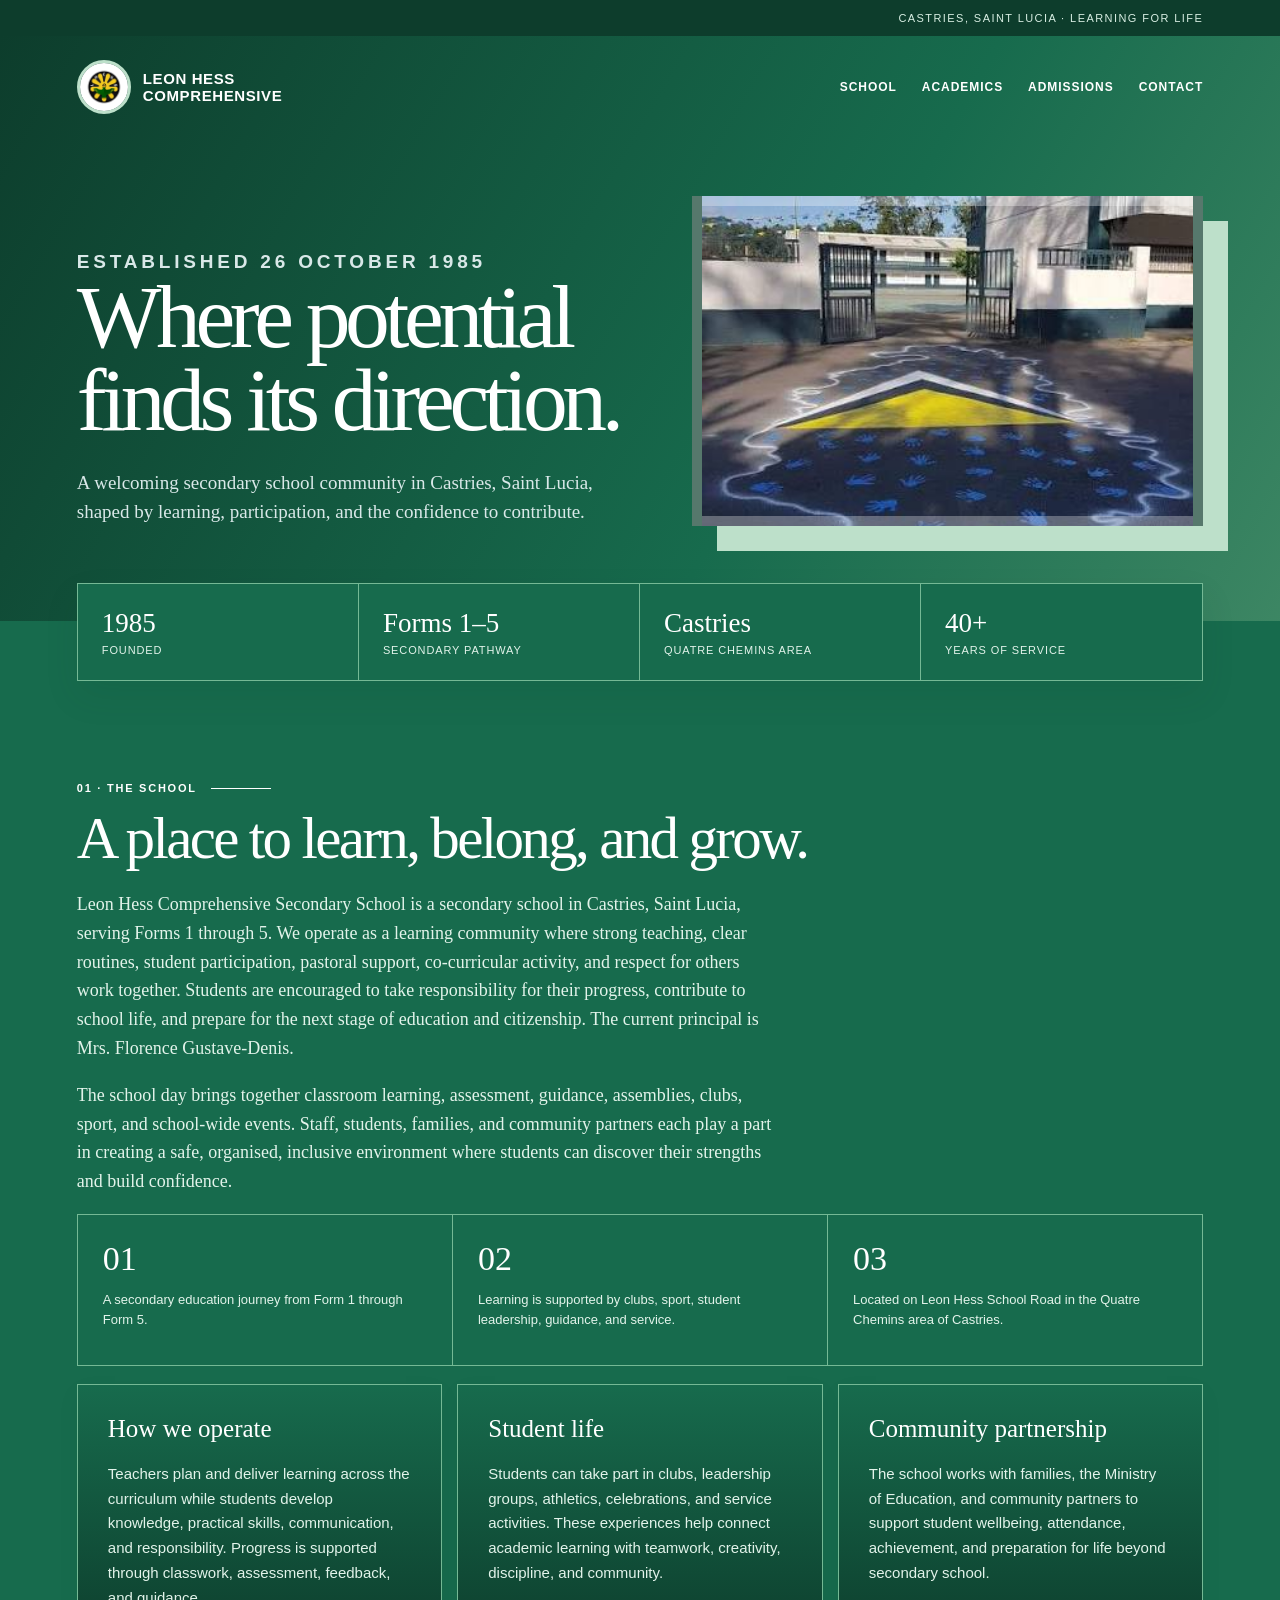
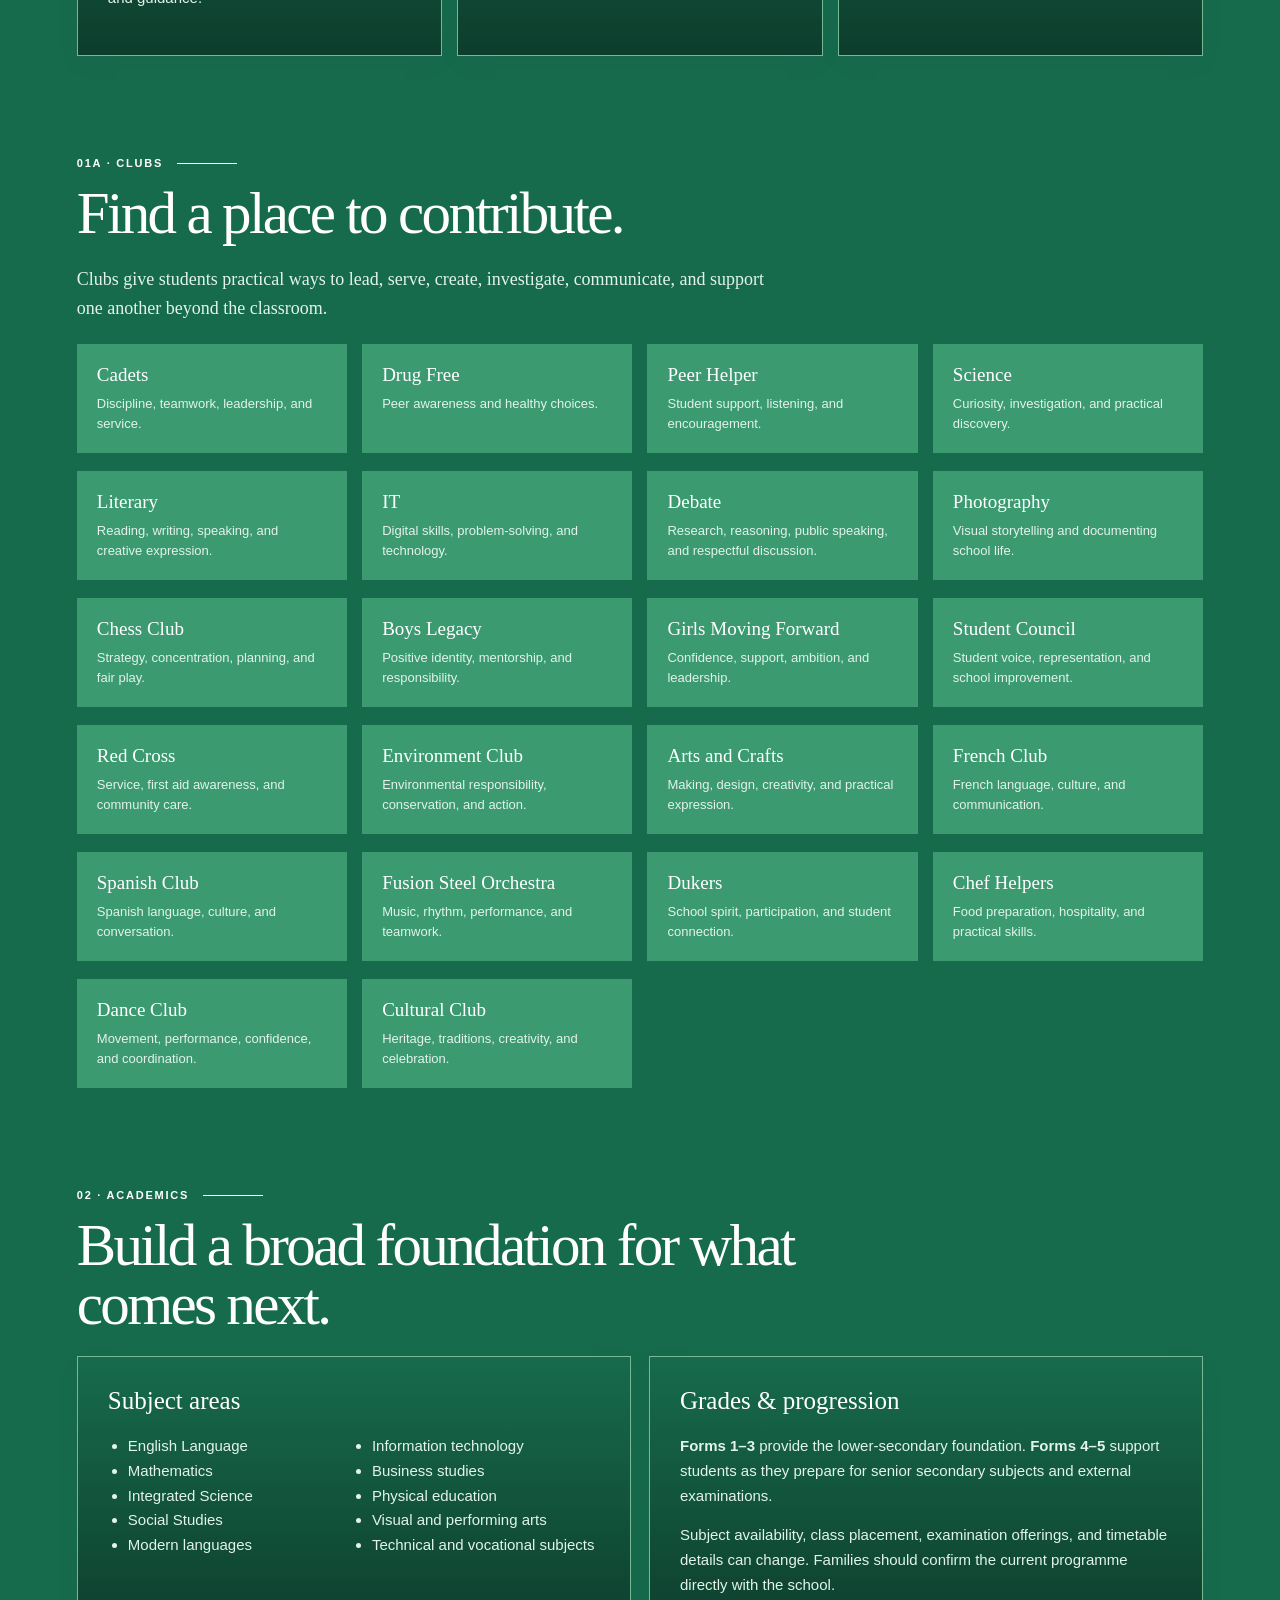
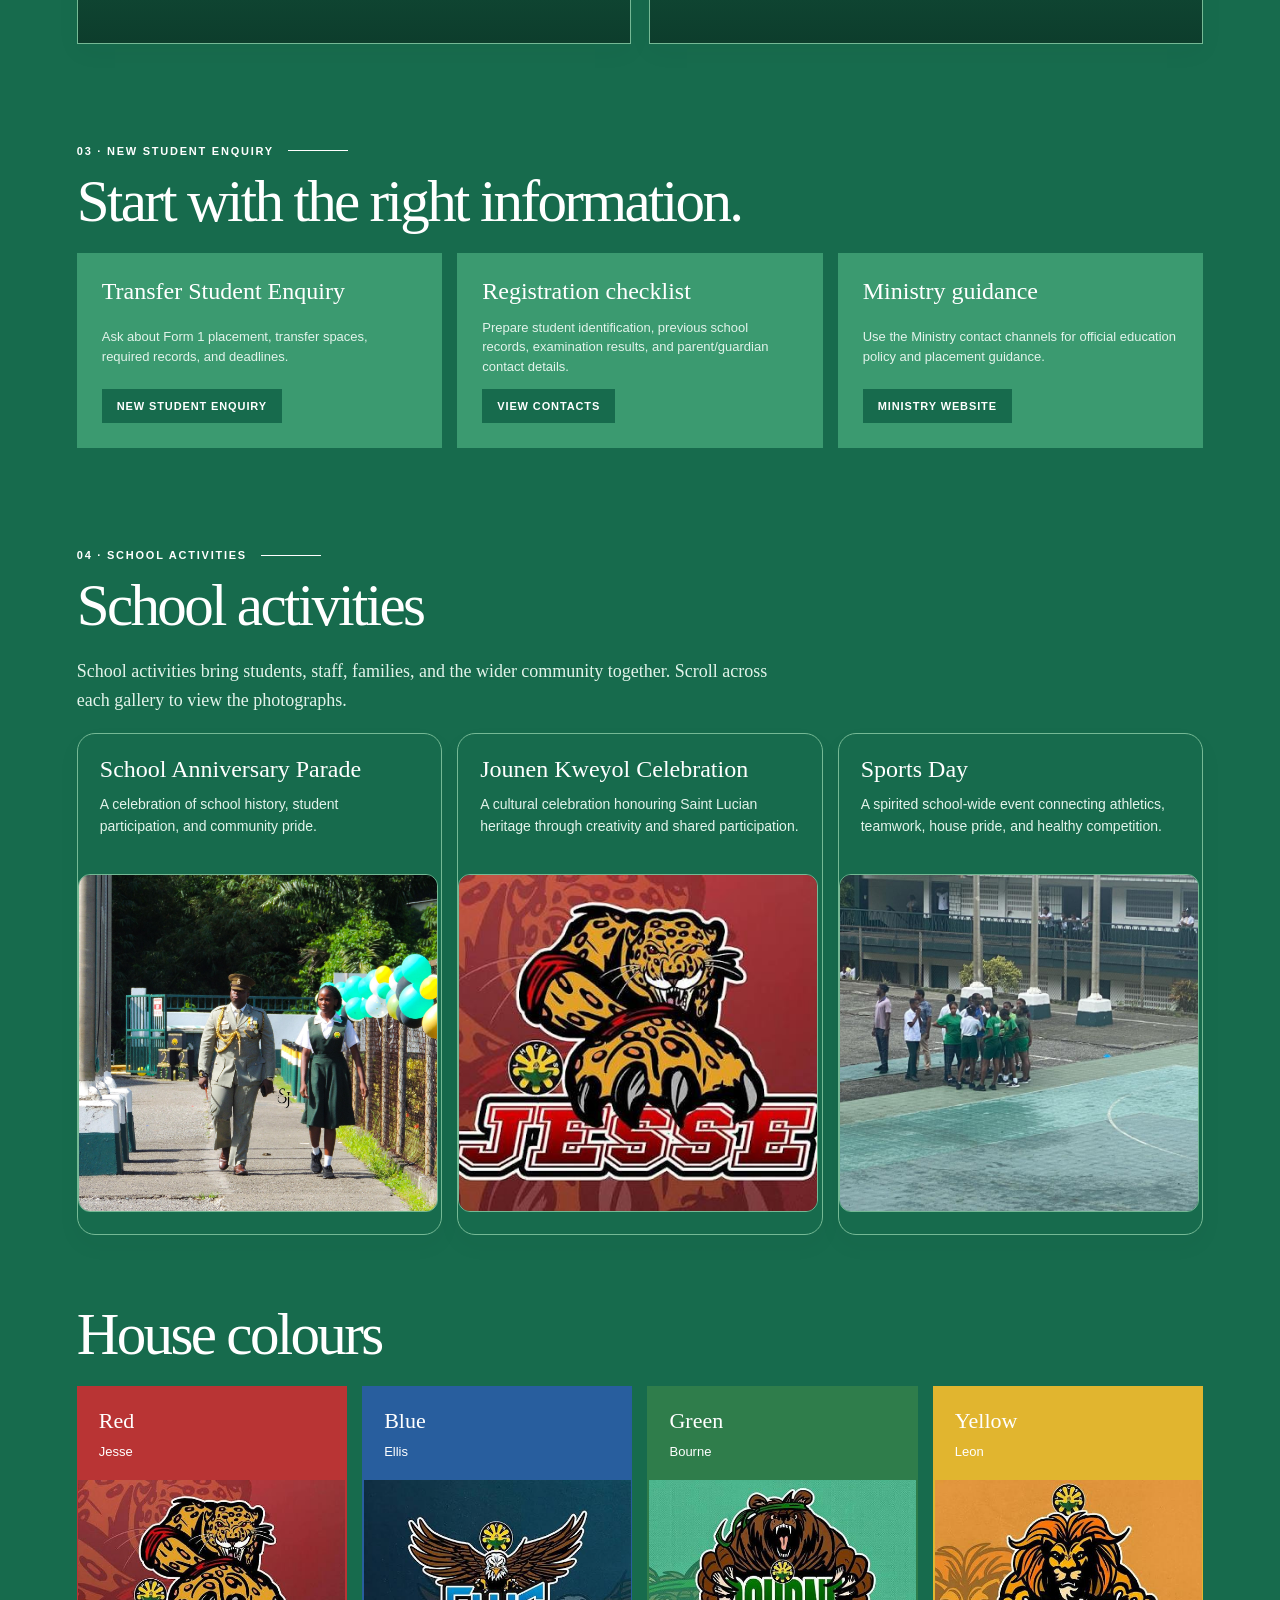
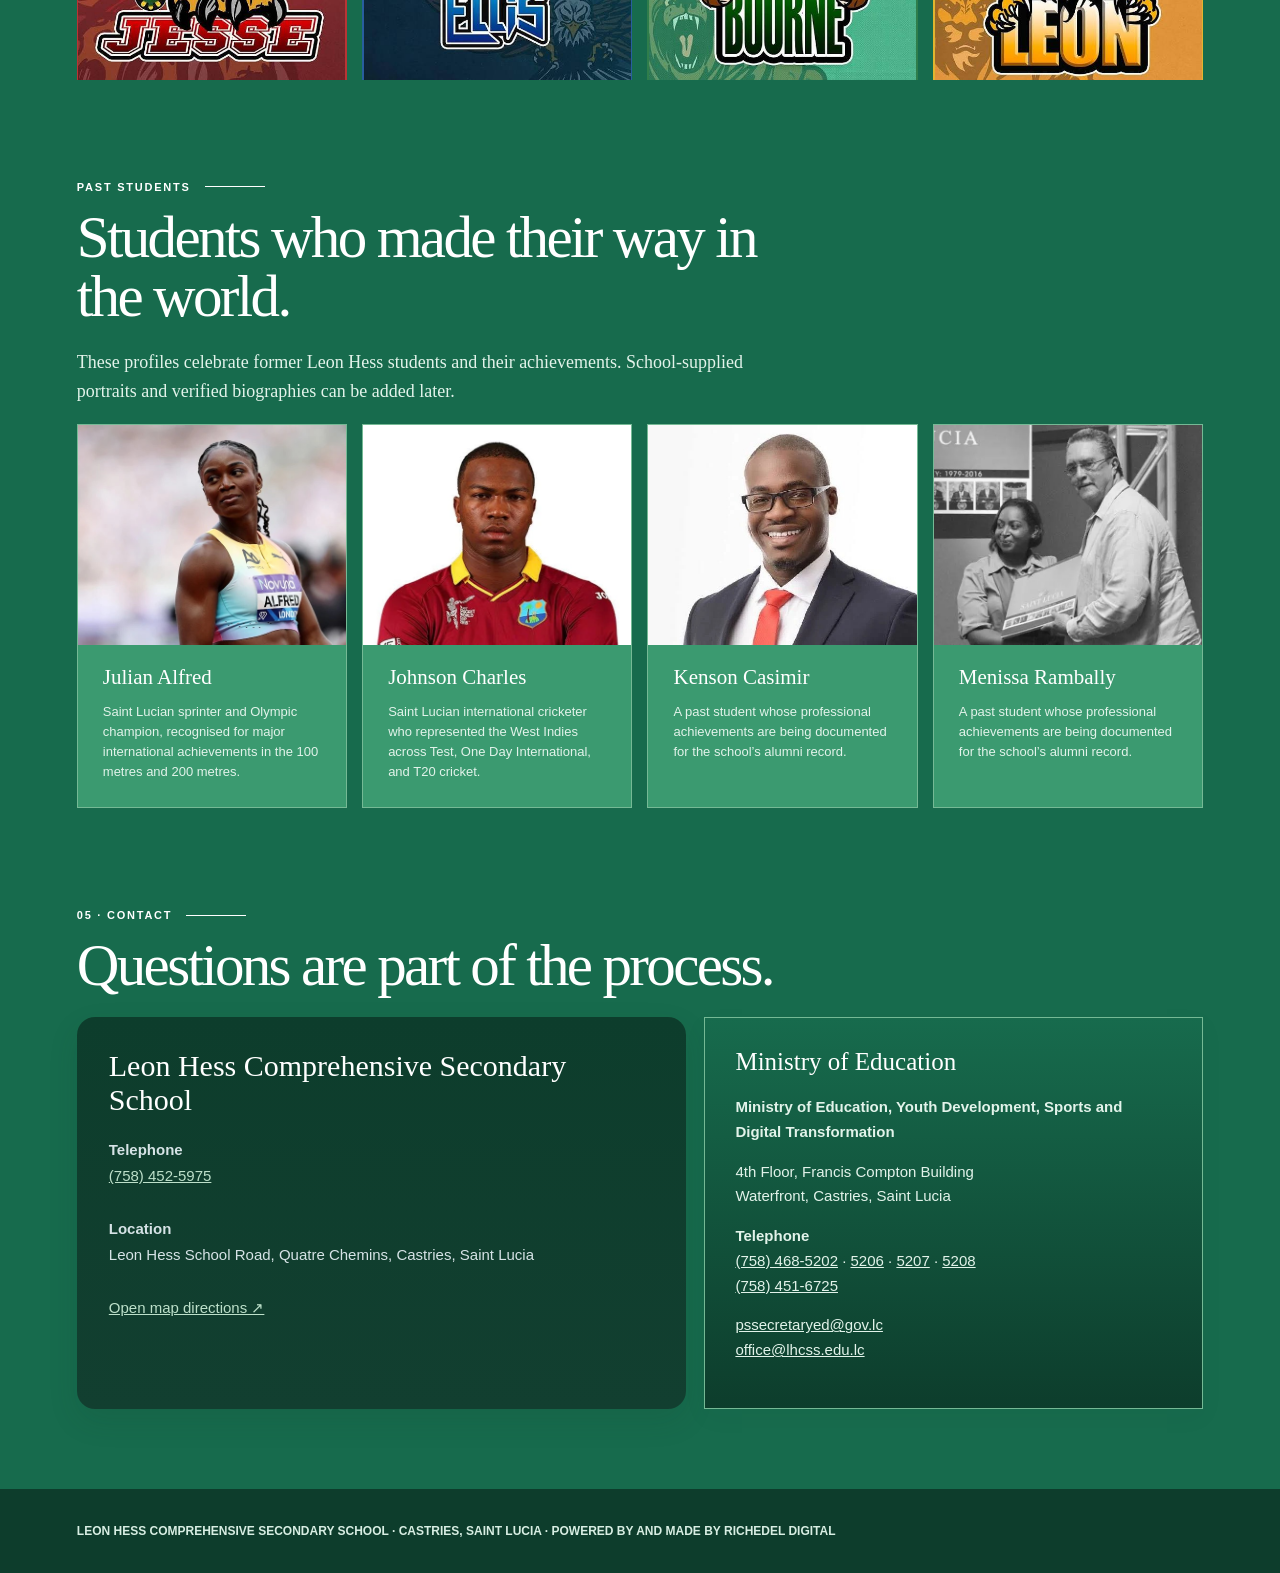
==== index.html @ 4100a89c "Publish Leon Hess school website" ====
<!doctype html>
<html lang="en">
<head>
  <meta charset="UTF-8">
  <meta name="viewport" content="width=device-width, initial-scale=1.0">
  <title>Leon Hess Comprehensive Secondary School</title>
  <link rel="stylesheet" href="style.css">
</head>
<body>
  <div class="topbar">Castries, Saint Lucia · Learning for life</div>
  <header>
    <nav>
      <a class="brand" href="#top"><img class="crest" src="assets/LHCSS-crest.jpg" alt="Leon Hess Comprehensive Secondary School crest"><span>Leon Hess<br>Comprehensive</span></a>
      <div class="nav-links"><a href="#school">School</a><a href="#academics">Academics</a><a href="#admissions">Admissions</a><a href="#contact">Contact</a></div>
    </nav>
    <div class="hero" id="top">
      <div><p class="kicker">Established 26 October 1985</p><h1>Where potential finds its direction.</h1><p>A welcoming secondary school community in Castries, Saint Lucia, shaped by learning, participation, and the confidence to contribute.</p></div>
      <div class="hero-photo" aria-label="Representative school campus photograph"></div>
    </div>
  </header>
  <main>
    <div class="quick"><div><strong>1985</strong><span>Founded</span></div><div><strong>Forms 1–5</strong><span>Secondary pathway</span></div><div><strong>Castries</strong><span>Quatre Chemins area</span></div><div><strong>40+</strong><span>Years of service</span></div></div>

    <section id="school"><p class="section-label">01 · The school</p><h2>A place to learn, belong, and grow.</h2><p class="lead">Leon Hess Comprehensive Secondary School is a secondary school in Castries, Saint Lucia, serving Forms 1 through 5. We operate as a learning community where strong teaching, clear routines, student participation, pastoral support, co-curricular activity, and respect for others work together. Students are encouraged to take responsibility for their progress, contribute to school life, and prepare for the next stage of education and citizenship.</p><p class="lead">The school day brings together classroom learning, assessment, guidance, assemblies, clubs, sport, and school-wide events. Staff, students, families, and community partners each play a part in creating a safe, organised, inclusive environment where students can discover their strengths and build confidence.</p><div class="facts"><div class="fact"><b>01</b><span>A secondary education journey from Form 1 through Form 5.</span></div><div class="fact"><b>02</b><span>Learning is supported by clubs, sport, student leadership, guidance, and service.</span></div><div class="fact"><b>03</b><span>Located on Leon Hess School Road in the Quatre Chemins area of Castries.</span></div></div><div class="operation-grid" style="margin-top:18px"><div class="panel"><h3>How we operate</h3><p>Teachers plan and deliver learning across the curriculum while students develop knowledge, practical skills, communication, and responsibility. Progress is supported through classwork, assessment, feedback, and guidance.</p></div><div class="panel"><h3>Student life</h3><p>Students can take part in clubs, leadership groups, athletics, celebrations, and service activities. These experiences help connect academic learning with teamwork, creativity, discipline, and community.</p></div><div class="panel"><h3>Community partnership</h3><p>The school works with families, the Ministry of Education, and community partners to support student wellbeing, attendance, achievement, and preparation for life beyond secondary school.</p></div></div></section>

    <section id="clubs"><p class="section-label">01A · Clubs</p><h2>Find a place to contribute.</h2><p class="lead">Clubs give students practical ways to lead, serve, create, investigate, communicate, and support one another beyond the classroom.</p><div class="clubs-grid"><div class="club"><h3>Cadets</h3><p>Discipline, teamwork, leadership, and service.</p></div><div class="club"><h3>Drug Free</h3><p>Peer awareness and healthy choices.</p></div><div class="club"><h3>Peer Helper</h3><p>Student support, listening, and encouragement.</p></div><div class="club"><h3>Science</h3><p>Curiosity, investigation, and practical discovery.</p></div><div class="club"><h3>Literary</h3><p>Reading, writing, speaking, and creative expression.</p></div><div class="club"><h3>IT</h3><p>Digital skills, problem-solving, and technology.</p></div><div class="club"><h3>Debate</h3><p>Research, reasoning, public speaking, and respectful discussion.</p></div><div class="club"><h3>Photography</h3><p>Visual storytelling and documenting school life.</p></div><div class="club"><h3>Chess Club</h3><p>Strategy, concentration, planning, and fair play.</p></div><div class="club"><h3>Boys Legacy</h3><p>Positive identity, mentorship, and responsibility.</p></div><div class="club"><h3>Girls Moving Forward</h3><p>Confidence, support, ambition, and leadership.</p></div><div class="club"><h3>Student Council</h3><p>Student voice, representation, and school improvement.</p></div></div></section>

    <section id="academics"><p class="section-label">02 · Academics</p><h2>Build a broad foundation for what comes next.</h2><div class="two-col"><div class="panel"><h3>Subject areas</h3><ul><li>English Language</li><li>Mathematics</li><li>Integrated Science</li><li>Social Studies</li><li>Modern languages</li><li>Information technology</li><li>Business studies</li><li>Physical education</li><li>Visual and performing arts</li><li>Technical and vocational subjects</li></ul></div><div class="panel"><h3>Grades & progression</h3><p><strong>Forms 1–3</strong> provide the lower-secondary foundation. <strong>Forms 4–5</strong> support students as they prepare for senior secondary subjects and external examinations.</p><p>Subject availability, class placement, examination offerings, and timetable details can change. Families should confirm the current programme directly with the school.</p></div></div></section>

    <section id="admissions"><p class="section-label">03 · New Student Enquiry</p><h2>Start with the right information.</h2><div class="form-grid" style="margin-top:18px"><div class="form-card"><h3>Transfer Student Enquiry</h3><p>Ask about Form 1 placement, transfer spaces, required records, and deadlines.</p><a class="button" href="tel:+17584525975">New Student Enquiry</a></div><div class="form-card"><h3>Registration checklist</h3><p>Prepare student identification, previous school records, examination results, and parent/guardian contact details.</p><a class="button" href="#contact">View contacts</a></div><div class="form-card"><h3>Ministry guidance</h3><p>Use the Ministry contact channels for official education policy and placement guidance.</p><a class="button" href="https://education.govt.lc/" target="_blank" rel="noopener">Ministry website</a></div></div></section>

    <section id="school-activities"><p class="section-label">04 · School activities</p><h2>School activities</h2><p class="lead">School activities bring students, staff, families, and the wider community together. Scroll across each gallery to view the photographs.</p><div class="event-grid"><article class="event-card"><div class="event-copy"><h3>School Anniversary Parade</h3><p>A celebration of school history, student participation, and community pride.</p></div><div class="photo-strip"><img src="https://i.imgur.com/M8fepHh.jpg" alt="Students gathered on the school court for the anniversary parade"><img src="https://i.imgur.com/rT5UmVs.jpg" alt="Students taking part in the anniversary parade"><img src="https://i.imgur.com/beqU2Js.jpg" alt="School community gathered for the anniversary event"></div></article><article class="event-card"><div class="event-copy"><h3>Jounen Kweyol Celebration</h3><p>A cultural celebration honouring Saint Lucian heritage through creativity and shared participation.</p></div><div class="photo-strip"><img src="https://i.imgur.com/mhbw9Wt.jpg" alt="Student performing at the Jounen Kweyol celebration"><img src="https://i.imgur.com/IZ9g1UZ.jpg" alt="Student musician performing at the Jounen Kweyol celebration"><img src="https://i.imgur.com/7i8L56Y.jpg" alt="Student dancer performing at the Jounen Kweyol celebration"></div></article><article class="event-card"><div class="event-copy"><h3>Sports Day</h3><p>A spirited school-wide event connecting athletics, teamwork, house pride, and healthy competition.</p></div><div class="photo-strip"><img src="https://i.imgur.com/KYpEYAK.jpg" alt="Students competing during Sports Day"><img src="https://i.imgur.com/4O5ycfQ.jpg" alt="Students gathered during Sports Day"><img src="https://i.imgur.com/u378MCI.jpg" alt="School Sports Day activity"></div></article></div><h2 style="margin-top:70px">House colours</h2><div class="activity-houses"><div class="house house-red"><h3>Red</h3><p>Jesse</p></div><div class="house house-blue"><h3>Blue</h3><p>Ellis</p></div><div class="house house-green"><h3>Green</h3><p>Bourne</p></div><div class="house house-yellow"><h3>Yellow</h3><p>Leon</p></div></div></section>

    <section id="contact"><p class="section-label">05 · Contact</p><h2>Questions are part of the process.</h2><div class="contact"><div class="contact-card"><h3>Leon Hess Comprehensive Secondary School</h3><p><strong>Telephone</strong><br><a href="tel:+17584525975">(758) 452-5975</a><br><br><strong>Location</strong><br>Leon Hess School Road, Quatre Chemins, Castries, Saint Lucia<br><br><a href="https://www.google.com/maps/search/?api=1&query=Leon+Hess+Comprehensive+Secondary+School+Saint+Lucia" target="_blank" rel="noopener">Open map directions ↗</a></p></div><div class="panel"><h3>Ministry of Education</h3><p><strong>Ministry of Education, Youth Development, Sports and Digital Transformation</strong></p><p>4th Floor, Francis Compton Building<br>Waterfront, Castries, Saint Lucia</p><p><strong>Telephone</strong><br><a href="tel:+17584685202">(758) 468-5202</a> · <a href="tel:+17584685206">5206</a> · <a href="tel:+17584685207">5207</a> · <a href="tel:+17584685208">5208</a><br><a href="tel:+17584516725">(758) 451-6725</a></p><p><a href="mailto:pssecretaryed@gov.lc">pssecretaryed@gov.lc</a><br><a href="mailto:office@lhcss.edu.lc">office@lhcss.edu.lc</a></p></div></div></section>
    <section id="past-students"><p class="section-label">Past students</p><h2>Students who made their way in the world.</h2><p class="lead">This section celebrates former Leon Hess students and the paths they have taken beyond secondary school.</p><div class="past-students"><div class="past-student"><h3>Julian Alfred</h3></div><div class="past-student"><h3>Johnson Charles</h3></div><div class="past-student"><h3>Kenson Casimier</h3></div><div class="past-student"><h3>Menissa Rambally</h3></div></div></section>
    <section id="past-student-profiles"><p class="section-label">Past students</p><h2>Students who made their way in the world.</h2><p class="lead">These profiles celebrate former Leon Hess students and their achievements. School-supplied portraits and verified biographies can be added later.</p><div class="past-students"><article class="past-student"><img src="assets/julian-alfred.jpg" alt="Julian Alfred"><h3>Julian Alfred</h3><p>Saint Lucian sprinter and Olympic champion, recognised for major international achievements in the 100 metres and 200 metres.</p></article><article class="past-student"><img src="assets/johnson-charles.jpg" alt="Johnson Charles"><h3>Johnson Charles</h3><p>Saint Lucian international cricketer who represented the West Indies across Test, One Day International, and T20 cricket.</p></article><article class="past-student"><img src="assets/kenson-casimier.jpg" alt="Kenson Casimir"><h3>Kenson Casimir</h3><p>A past student whose professional achievements are being documented for the school’s alumni record.</p></article><article class="past-student"><img src="assets/menissa-rambally.jpg" alt="Menissa Rambally"><h3>Menissa Rambally</h3><p>A past student whose professional achievements are being documented for the school’s alumni record.</p></article></div></section>
  </main>
  <footer>LEON HESS COMPREHENSIVE SECONDARY SCHOOL · CASTRIES, SAINT LUCIA · POWERED BY AND MADE BY RICHEDEL DIGITAL</footer>
  <script src="script.js"></script>
</body>
</html>
---- style.css ----
:root { --green:#176b4d; --deep-green:#0d3d2c; --ink:#ffffff; --white:#176b4d; --mint:#2f8a63; --pale-green:#3b9a70; --muted:#e2f3ea; --line:#75b995; }
* { box-sizing:border-box; }
html { scroll-behavior:smooth; }
body { margin:0; color:var(--ink); background:var(--white); font-family: Georgia, 'Times New Roman', serif; }
a { color:inherit; }
.topbar { padding:12px 6vw; color:#d8eee3; background:var(--deep-green); font:11px 'Trebuchet MS', sans-serif; letter-spacing:.13em; text-align:right; text-transform:uppercase; }
header { overflow:hidden; padding:24px 6vw 95px; color:white; background:linear-gradient(120deg, #0d3d2c 0%, #176b4d 62%, #6eaa81 150%); }
nav { display:flex; align-items:center; justify-content:space-between; gap:24px; font:700 12px 'Trebuchet MS', sans-serif; letter-spacing:.08em; text-transform:uppercase; }
nav a { text-decoration:none; }
.brand { display:flex; align-items:center; gap:12px; font-size:15px; letter-spacing:.04em; }
.crest { display:block; width:54px; height:54px; border:3px solid #bde0ca; border-radius:50%; object-fit:cover; background:white; }
.nav-links { display:flex; gap:25px; }
.portal-link { padding:10px 14px; border:1px solid #bde0ca; color:#ffffff; background:#176b4d; }
.hero { display:grid; grid-template-columns:1.05fr .95fr; align-items:end; gap:50px; max-width:1200px; margin:82px auto 0; }
.kicker { margin:0 0 16px; color:#bde0ca; font:700 12px 'Trebuchet MS', sans-serif; letter-spacing:.2em; text-transform:uppercase; }
h1 { max-width:720px; margin:0; font-size:clamp(45px,7vw,92px); font-weight:400; line-height:.92; letter-spacing:-.06em; }
.hero p { max-width:520px; margin:28px 0 0; color:#d9e8e8; font-size:19px; line-height:1.5; }
.hero-photo { min-height:330px; border:10px solid rgba(255,255,255,.3); background:var(--deep-green) url('assets/leon hess school.jpg') center/cover no-repeat; box-shadow:25px 25px 0 #bde0ca; }
main { display:flex; width:min(1180px,88vw); flex-direction:column; margin:-38px auto 80px; }
#school-activities { order:4; }
#past-students { display:none; }
#past-student-profiles { order:5; }
#contact { order:6; }
.quick { display:grid; grid-template-columns:repeat(4,1fr); border:1px solid var(--line); background:var(--white); box-shadow:0 15px 35px #0d3d2c18; }
.quick div { padding:24px; border-right:1px solid var(--line); }
.quick div:last-child { border:0; }
.quick strong { display:block; color:#ffffff; font-size:27px; font-weight:400; }
.quick span { display:block; margin-top:5px; color:var(--muted); font:11px 'Trebuchet MS', sans-serif; letter-spacing:.08em; text-transform:uppercase; }
section { padding-top:90px; }
.section-label { display:flex; align-items:center; gap:14px; margin-bottom:15px; color:#ffffff; font:700 11px 'Trebuchet MS', sans-serif; letter-spacing:.16em; text-transform:uppercase; }
.section-label:after { display:block; width:60px; height:1px; background:#ffffff; content:''; }
h2 { max-width:750px; margin:0 0 22px; font-size:clamp(34px,5vw,59px); font-weight:400; line-height:1; letter-spacing:-.045em; }
.lead { max-width:700px; color:var(--muted); font-size:18px; line-height:1.6; }
.two-col { display:grid; grid-template-columns:1fr 1fr; gap:18px; }
.panel { padding:30px; border:1px solid var(--line); background:linear-gradient(180deg, var(--green) 0%, var(--deep-green) 100%); box-shadow:0 8px 24px rgba(13,61,44,.04); }
.panel h3 { margin:0 0 19px; font-size:25px; font-weight:400; }
.panel p, .panel li { color:var(--muted); font:15px/1.65 'Trebuchet MS', sans-serif; }
.panel ul { margin:0; padding-left:20px; columns:2; }
.operation-grid, .clubs-grid, .event-grid { display:grid; gap:15px; }
.operation-grid { grid-template-columns:repeat(3,1fr); }
.clubs-grid { grid-template-columns:repeat(4,1fr); }
.club { padding:20px; border-top:3px solid var(--green); background:var(--pale-green); }
.club h3 { margin:0 0 8px; font-size:19px; font-weight:400; }
.club p { margin:0; color:var(--muted); font:13px/1.5 'Trebuchet MS', sans-serif; }
.event-grid { grid-template-columns:repeat(3,1fr); }
.event-card { overflow:hidden; border:1px solid var(--line); background:var(--white); border-radius:18px; box-shadow:0 10px 24px rgba(17,52,39,.04); }
.event-image { display:block; min-height:190px; background:var(--deep-green) url('https://i.imgur.com/4O5ycfQ.jpg') center/115px no-repeat; }
.event-copy { padding:22px; }
.event-copy h3 { margin:0 0 10px; font-size:24px; font-weight:400; }
.event-copy p { margin:0 0 15px; color:var(--muted); font:14px/1.6 'Trebuchet MS', sans-serif; }
.drive-note { color:var(--muted); font:12px/1.6 'Trebuchet MS', sans-serif; }
.photo-strip { display:flex; gap:12px; overflow-x:auto; padding:4px 2px 14px; scroll-snap-type:x mandatory; scrollbar-color:var(--green) var(--pale-green); }
.photo-strip img { flex:0 0 min(78vw,360px); width:min(78vw,360px); height:230px; object-fit:cover; scroll-snap-align:start; border:1px solid var(--line); border-radius:12px; background:var(--pale-green); }
.event-card .photo-strip { align-items:center; justify-content:center; padding:22px; }
#events { display:none; }
.activity-houses { display:grid; grid-template-columns:repeat(4,1fr); gap:15px; margin-top:18px; }
.house { padding:22px; color:white; }
.house h3 { margin:0 0 8px; font-size:22px; font-weight:400; }
.house p { margin:0; font:13px/1.5 'Trebuchet MS', sans-serif; }
.house-red { background:#b93434 !important; }
.house-blue { background:#285e9e !important; }
.house-green { background:#2f7d4b !important; }
.house-yellow { color:var(--ink); background:#e1b52f !important; }
.house:after { display:block; height:200px; margin:18px -22px -22px; background-position:center; background-size:contain; background-repeat:no-repeat; content:''; }
.house-red:after { background-color:#b93434; }
.house-blue:after { background-color:#285e9e; }
.house-green:after { background-color:#2f7d4b; }
.house-yellow:after { background-color:#e1b52f; }
.activity-houses .house:nth-child(1):after { background-image:url('assets/jesse.jpg') !important; }
.activity-houses .house:nth-child(2):after { background-image:url('assets/ellis.jpg') !important; }
.activity-houses .house:nth-child(3):after { background-image:url('assets/bourne.jpg') !important; }
.activity-houses .house:nth-child(4):after { background-image:url('assets/leon.jpg') !important; }
.past-students { display:grid; grid-template-columns:repeat(4,1fr); gap:15px; }
.past-student { padding:25px; border:1px solid var(--line); background:var(--pale-green); }
.past-student h3 { margin:0; font-size:21px; font-weight:400; }
.past-student img { display:block; width:100%; height:220px; margin:-25px -25px 20px; width:calc(100% + 50px); object-fit:cover; }
.past-student p { margin:12px 0 0; color:var(--muted); font:13px/1.55 'Trebuchet MS', sans-serif; }
.principal-profile { display:grid; grid-template-columns:220px 1fr; gap:24px; align-items:center; margin-top:28px; padding:24px; border:1px solid var(--line); background:var(--mint); }
.principal-profile img { width:100%; height:220px; object-fit:cover; }
.principal-profile h3 { margin:0 0 8px; font-size:25px; font-weight:400; }
.principal-profile p { margin:0; color:var(--muted); font:14px/1.6 'Trebuchet MS', sans-serif; }
#admissions .notice { display:none; }
#school-activities .photo-strip { justify-content:flex-start; padding:0 22px 22px; }
#school-activities .photo-strip img { display:block; width:min(78vw,360px); height:230px; flex:0 0 min(78vw,360px); object-fit:cover; border:1px solid var(--line); background:var(--pale-green); }
#school-activities .event-card:nth-child(2) .photo-strip { align-items:stretch; padding:0 22px 22px; }
#school-activities .event-card:nth-child(2) .photo-strip img { width:min(78vw,360px); height:338px; flex:0 0 min(78vw,360px); object-fit:cover; object-position:center; background:#17372d; }
#school-activities .event-card { display:flex; flex-direction:column; }
#school-activities .event-copy { min-height:125px; }
#school-activities .event-card .photo-strip { height:360px; align-items:stretch; padding:0 22px 22px; }
#school-activities .event-card .photo-strip img { display:block; width:min(78vw,360px); height:338px; flex:0 0 min(78vw,360px); object-fit:cover; object-position:center; background:#17372d; }
.club-gallery { margin-top:18px; }
.club-gallery img { height:190px; }
.facts { display:grid; grid-template-columns:repeat(3,1fr); gap:1px; background:var(--line); border:1px solid var(--line); }
.fact { min-height:150px; padding:25px; background:var(--white); }
.fact b { display:block; margin-bottom:12px; color:#ffffff; font-size:34px; font-weight:400; }
.fact span { color:var(--muted); font:13px/1.45 'Trebuchet MS', sans-serif; }
.notice { padding:25px 28px; border-left:5px solid var(--green); background:var(--mint); }
.notice strong { display:block; margin-bottom:8px; font-size:19px; }
.notice p { margin:0; color:var(--muted); font:14px/1.6 'Trebuchet MS', sans-serif; }
.form-grid { display:grid; grid-template-columns:repeat(3,1fr); gap:15px; }
.form-card { display:flex; min-height:185px; flex-direction:column; justify-content:space-between; padding:25px; background:var(--pale-green); }
.form-card h3 { margin:0; font-size:24px; font-weight:400; }
.form-card p { color:var(--muted); font:13px/1.5 'Trebuchet MS', sans-serif; }
.button { display:inline-block; width:max-content; padding:11px 15px; color:white; background:var(--green); font:700 11px 'Trebuchet MS', sans-serif; letter-spacing:.08em; text-decoration:none; text-transform:uppercase; }
.gallery { display:grid; grid-template-columns:1.2fr .8fr .8fr; grid-template-rows:220px 180px; gap:12px; }
.gallery figure { position:relative; overflow:hidden; margin:0; background:#a9c2c4; }
.gallery figure:first-child { grid-row:span 2; }
.gallery img { width:100%; height:100%; object-fit:cover; transition:transform .35s ease; }
.gallery figure:hover img { transform:scale(1.04); }
figcaption { position:absolute; right:0; bottom:0; left:0; padding:12px; color:white; background:linear-gradient(transparent, #0d3d2cdd); font:11px 'Trebuchet MS', sans-serif; }
.contact { display:grid; grid-template-columns:1.1fr .9fr; gap:18px; }
.contact-card { padding:32px; color:white; background:linear-gradient(180deg, #0d3d2c 0%, #123f30 100%); border-radius:18px; box-shadow:0 12px 30px rgba(13,61,44,.12); }
.contact-card h3 { margin:0 0 20px; font-size:30px; font-weight:400; }
.contact-card p { color:#d6e3e6; font:15px/1.75 'Trebuchet MS', sans-serif; }
.contact-card a { color:#bde0ca; }
.sources { margin-top:40px; padding-top:20px; border-top:1px solid var(--line); color:var(--muted); font:12px/1.7 'Trebuchet MS', sans-serif; }
footer { padding:35px 6vw; color:#d8eee3; background:var(--deep-green); font:700 12px 'Trebuchet MS', sans-serif; text-transform:uppercase; }
@media (max-width:800px) { .nav-links { display:none; } .hero, .two-col, .contact, .operation-grid, .event-grid { grid-template-columns:1fr; } .hero-photo { min-height:250px; } .quick { grid-template-columns:repeat(2,1fr); } .quick div:nth-child(2) { border-right:0; } .quick div:nth-child(-n+2) { border-bottom:1px solid var(--line); } .facts, .form-grid, .clubs-grid, .activity-houses, .past-students { grid-template-columns:1fr; } .principal-profile { grid-template-columns:1fr; } .principal-profile img { height:260px; } .gallery { grid-template-columns:1fr 1fr; grid-template-rows:210px 150px; } .gallery figure:first-child { grid-column:span 2; grid-row:span 1; } .panel ul { columns:1; } .event-card, .panel, .contact-card { border-radius:12px; } }
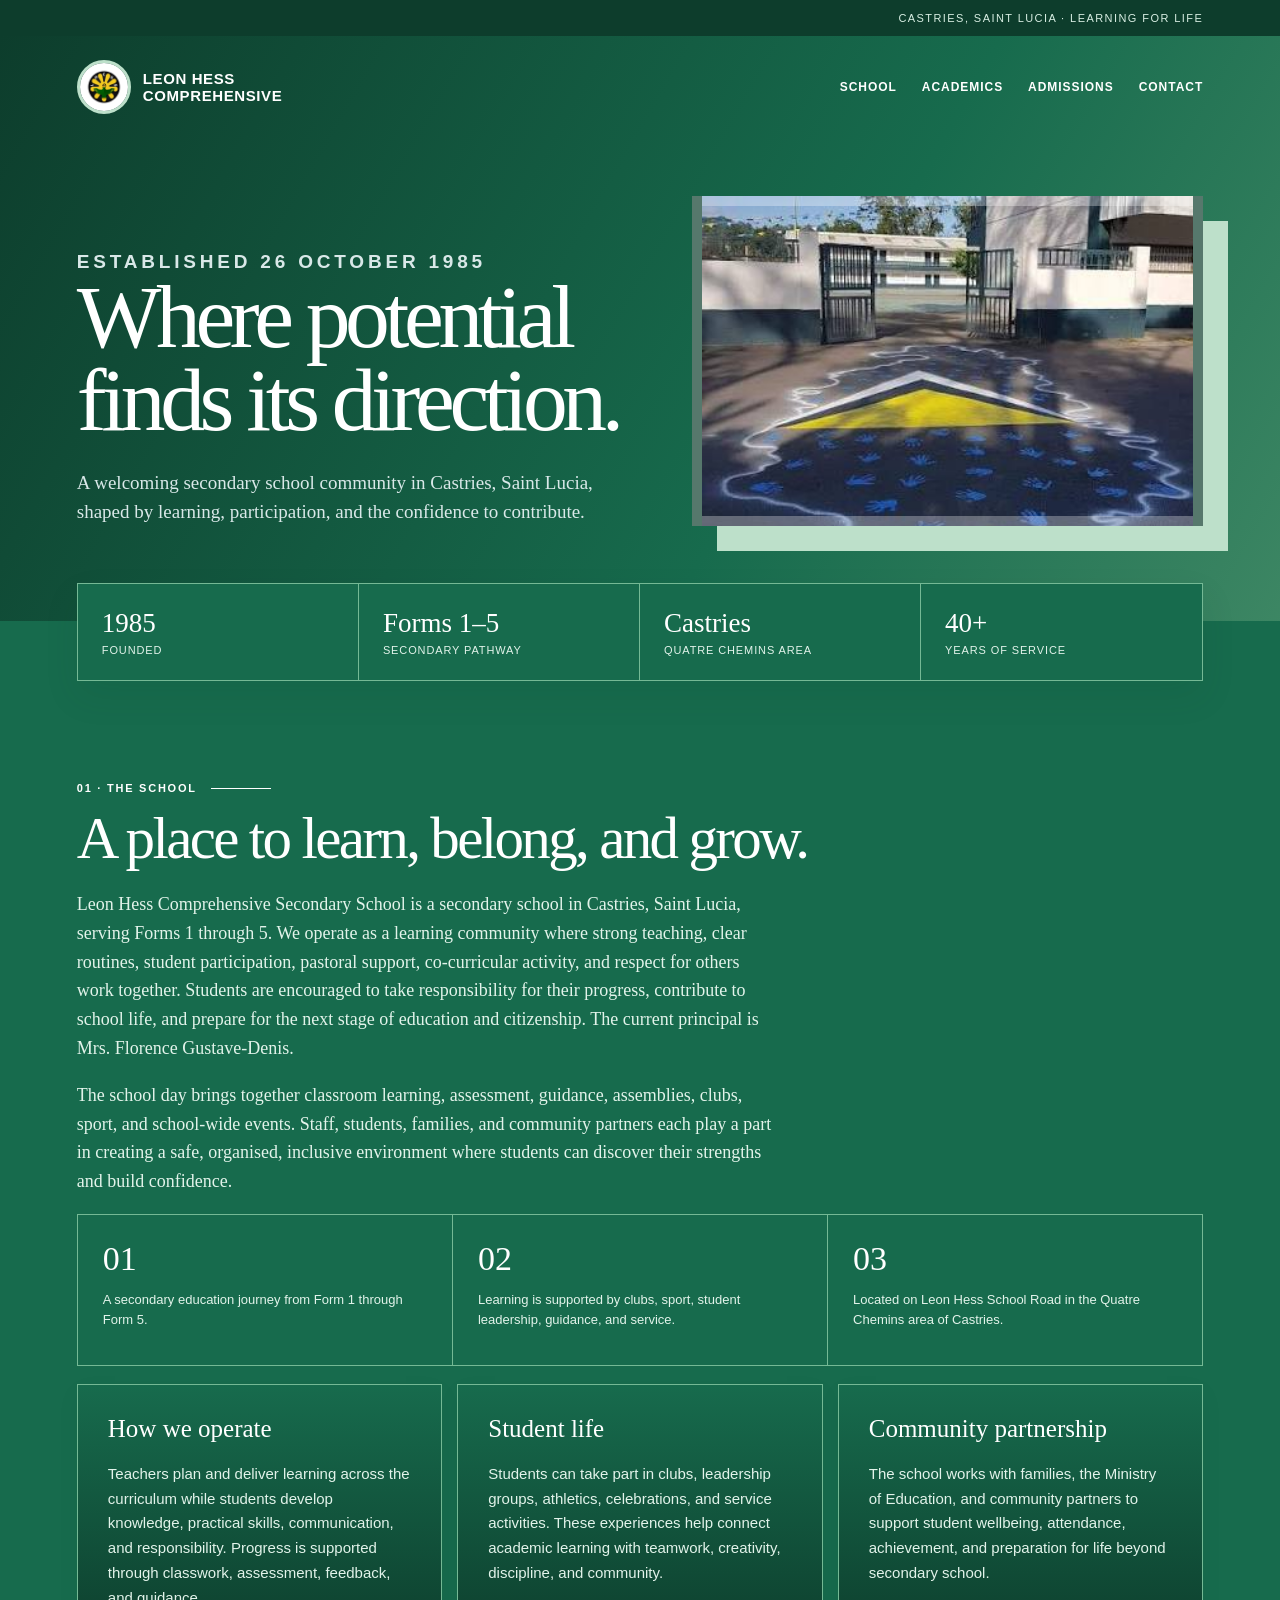
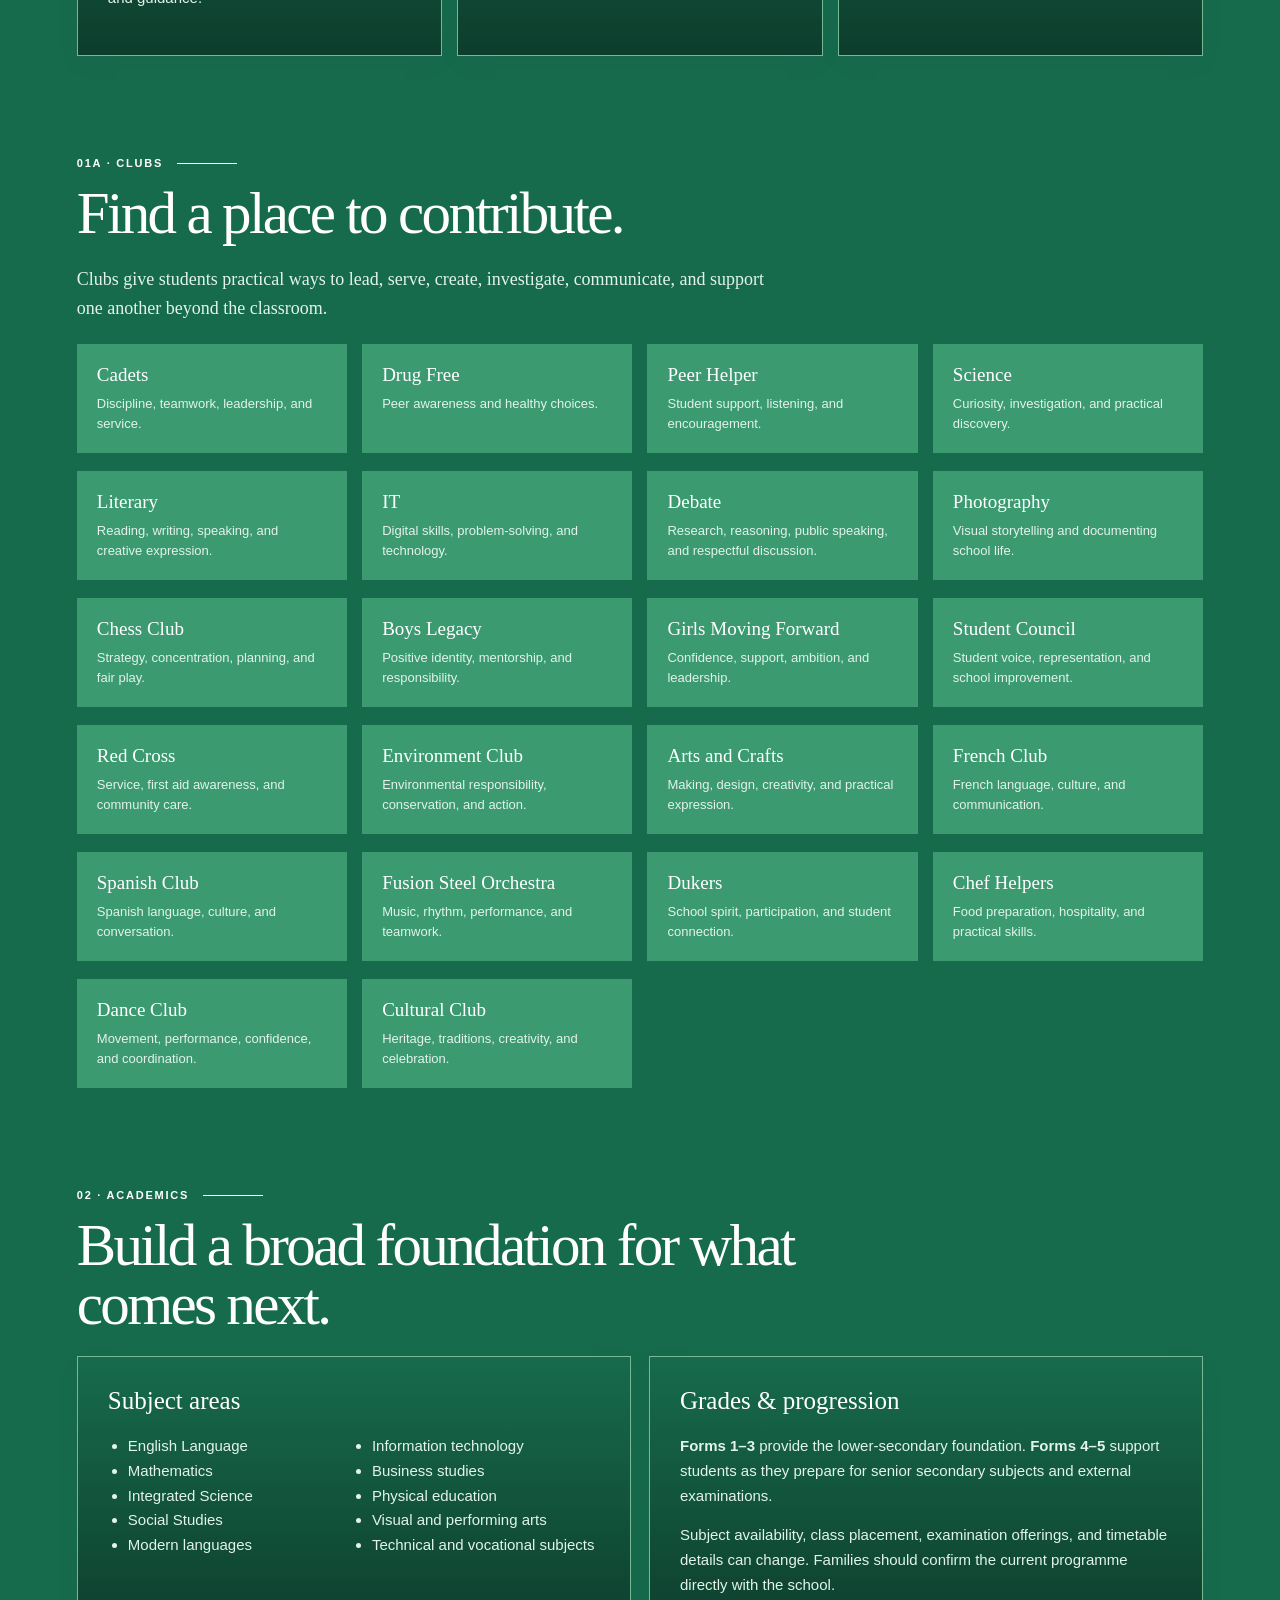
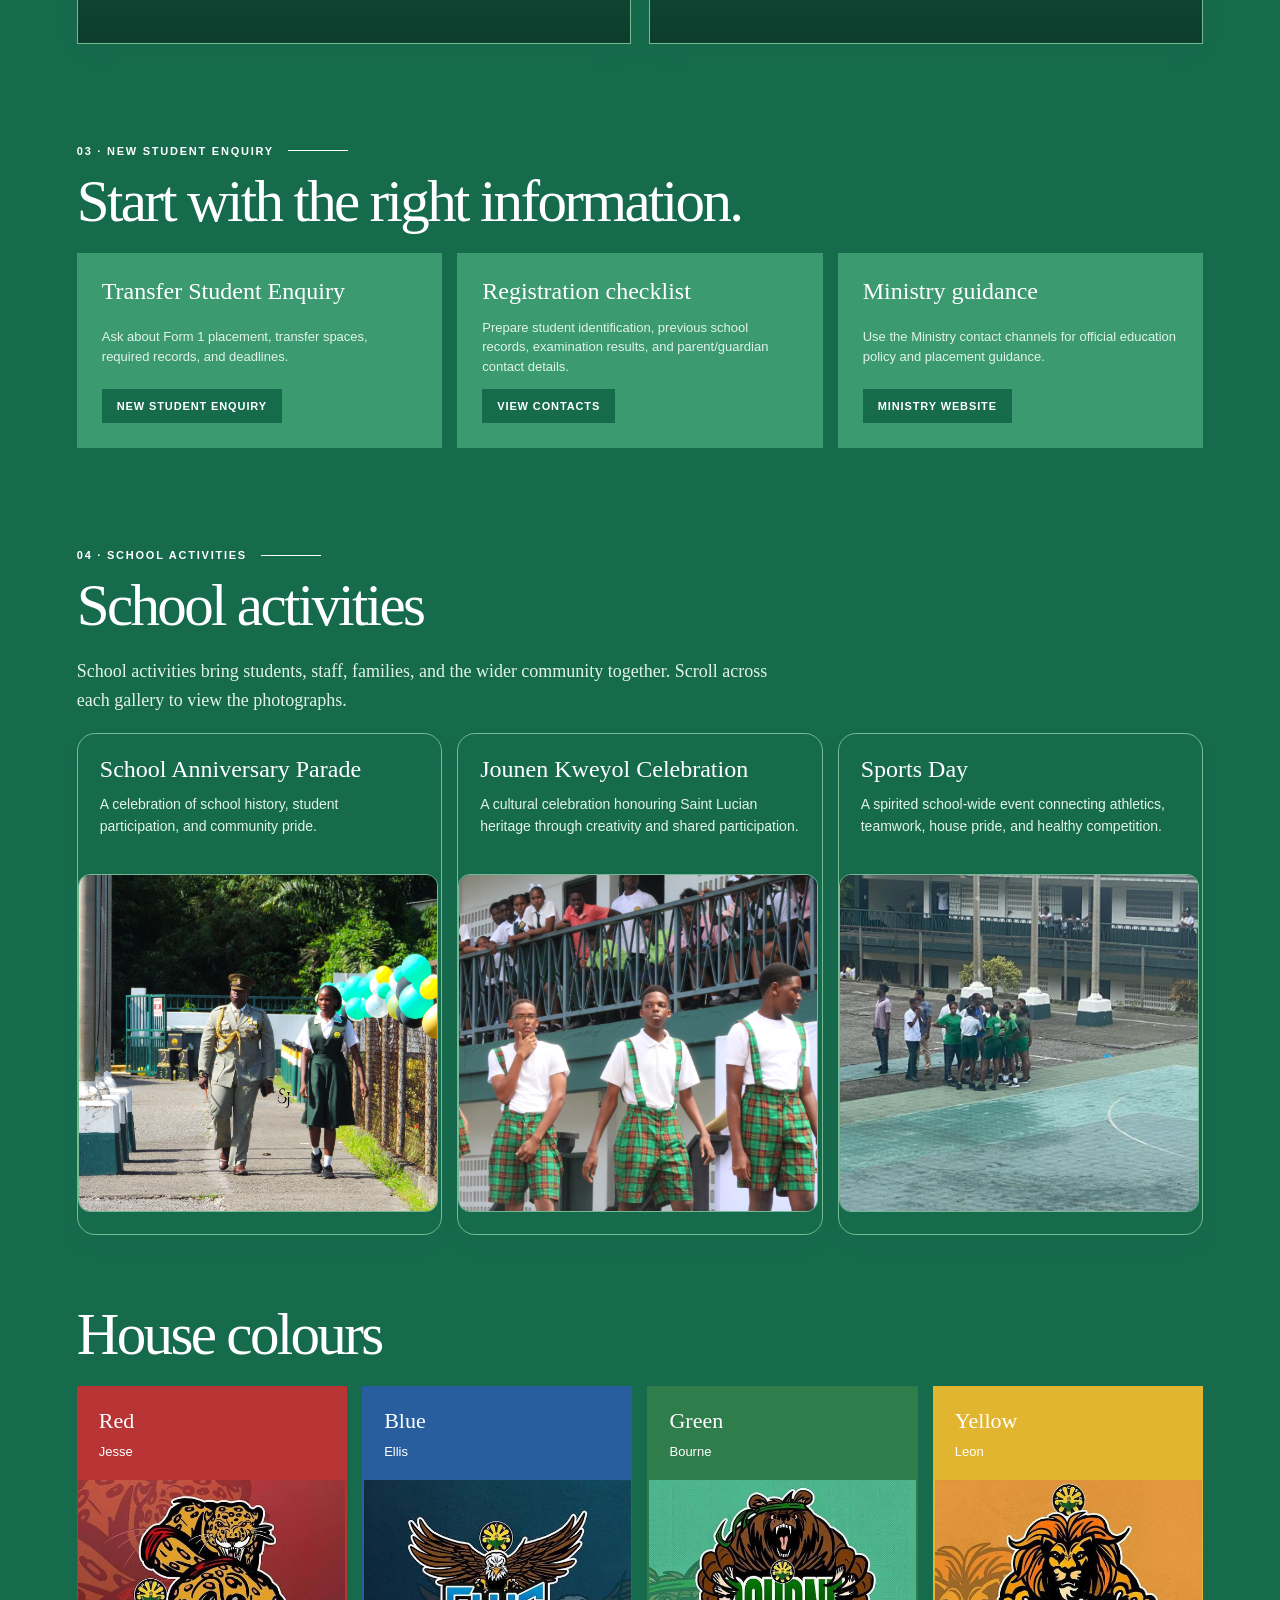
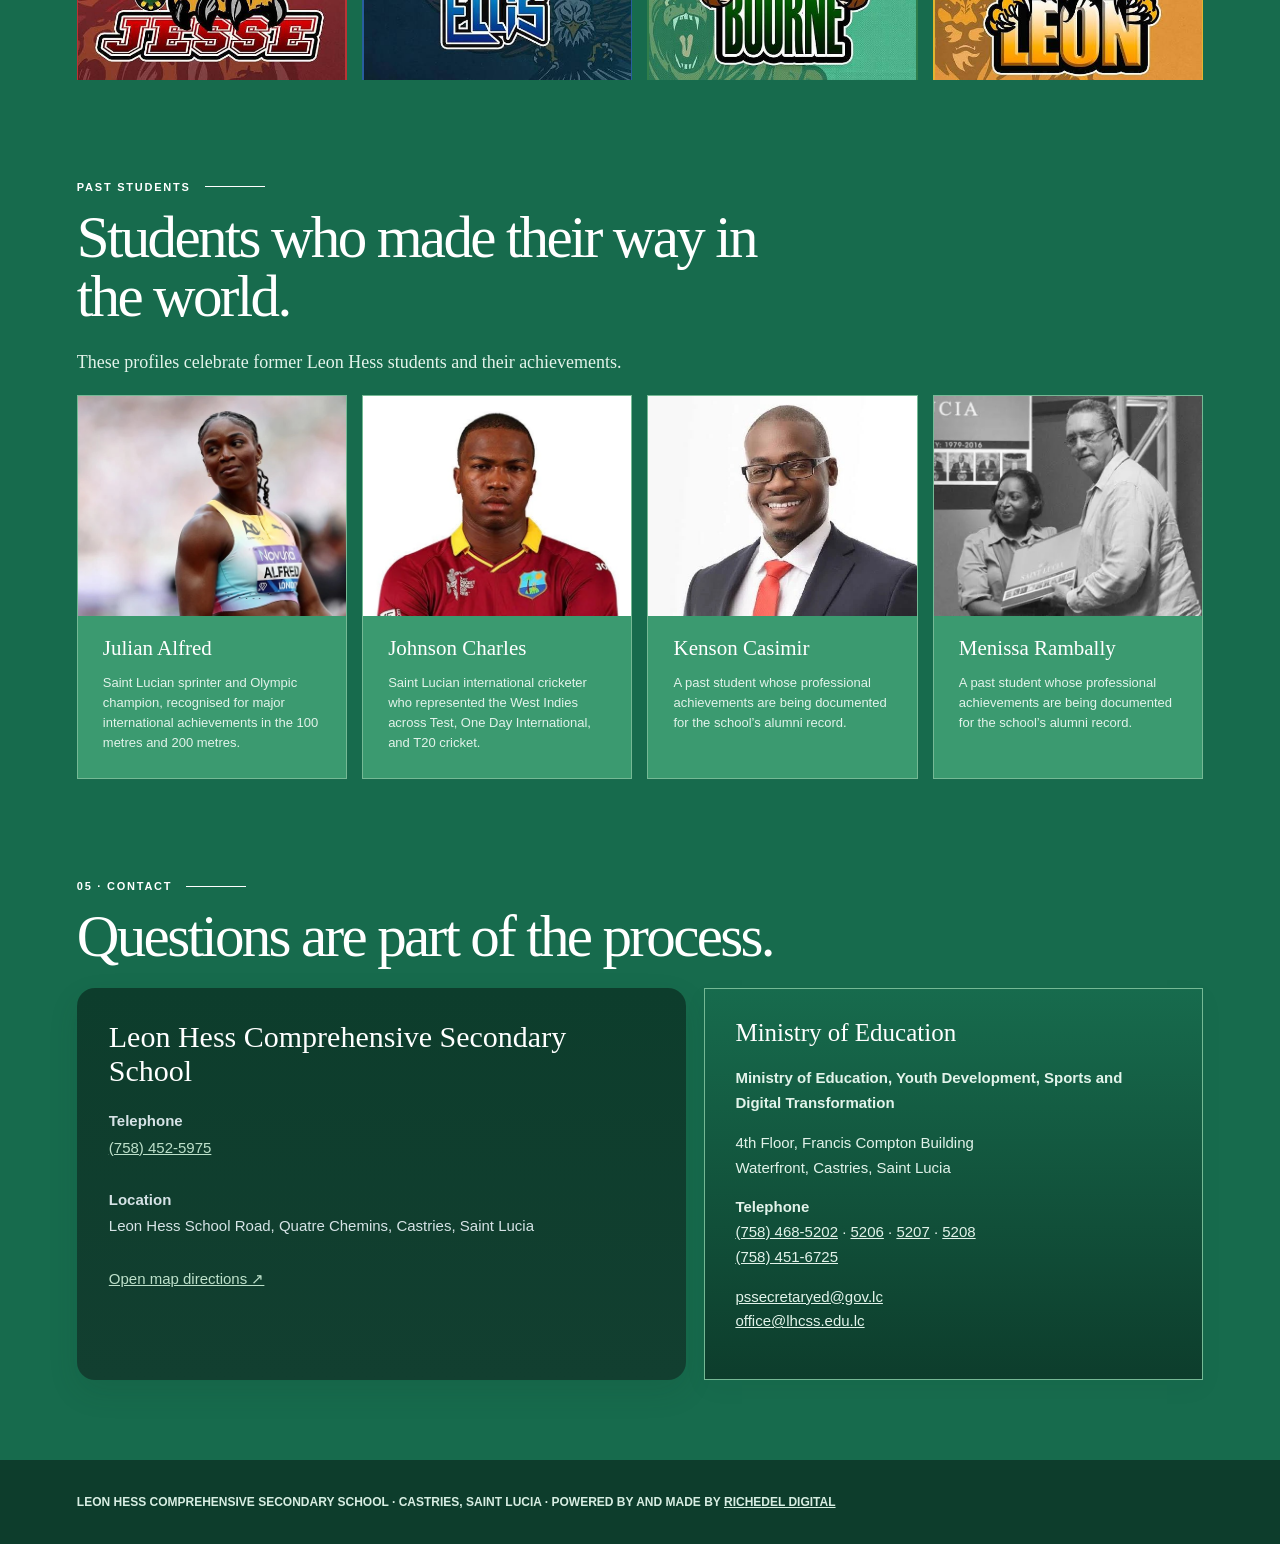
==== commit 366860cf: "Link Richedel Digital credit" ====
--- a/index.html
+++ b/index.html
@@ -33,9 +33,9 @@
 
     <section id="contact"><p class="section-label">05 · Contact</p><h2>Questions are part of the process.</h2><div class="contact"><div class="contact-card"><h3>Leon Hess Comprehensive Secondary School</h3><p><strong>Telephone</strong><br><a href="tel:+17584525975">(758) 452-5975</a><br><br><strong>Location</strong><br>Leon Hess School Road, Quatre Chemins, Castries, Saint Lucia<br><br><a href="https://www.google.com/maps/search/?api=1&query=Leon+Hess+Comprehensive+Secondary+School+Saint+Lucia" target="_blank" rel="noopener">Open map directions ↗</a></p></div><div class="panel"><h3>Ministry of Education</h3><p><strong>Ministry of Education, Youth Development, Sports and Digital Transformation</strong></p><p>4th Floor, Francis Compton Building<br>Waterfront, Castries, Saint Lucia</p><p><strong>Telephone</strong><br><a href="tel:+17584685202">(758) 468-5202</a> · <a href="tel:+17584685206">5206</a> · <a href="tel:+17584685207">5207</a> · <a href="tel:+17584685208">5208</a><br><a href="tel:+17584516725">(758) 451-6725</a></p><p><a href="mailto:pssecretaryed@gov.lc">pssecretaryed@gov.lc</a><br><a href="mailto:office@lhcss.edu.lc">office@lhcss.edu.lc</a></p></div></div></section>
     <section id="past-students"><p class="section-label">Past students</p><h2>Students who made their way in the world.</h2><p class="lead">This section celebrates former Leon Hess students and the paths they have taken beyond secondary school.</p><div class="past-students"><div class="past-student"><h3>Julian Alfred</h3></div><div class="past-student"><h3>Johnson Charles</h3></div><div class="past-student"><h3>Kenson Casimier</h3></div><div class="past-student"><h3>Menissa Rambally</h3></div></div></section>
-    <section id="past-student-profiles"><p class="section-label">Past students</p><h2>Students who made their way in the world.</h2><p class="lead">These profiles celebrate former Leon Hess students and their achievements. School-supplied portraits and verified biographies can be added later.</p><div class="past-students"><article class="past-student"><img src="assets/julian-alfred.jpg" alt="Julian Alfred"><h3>Julian Alfred</h3><p>Saint Lucian sprinter and Olympic champion, recognised for major international achievements in the 100 metres and 200 metres.</p></article><article class="past-student"><img src="assets/johnson-charles.jpg" alt="Johnson Charles"><h3>Johnson Charles</h3><p>Saint Lucian international cricketer who represented the West Indies across Test, One Day International, and T20 cricket.</p></article><article class="past-student"><img src="assets/kenson-casimier.jpg" alt="Kenson Casimir"><h3>Kenson Casimir</h3><p>A past student whose professional achievements are being documented for the school’s alumni record.</p></article><article class="past-student"><img src="assets/menissa-rambally.jpg" alt="Menissa Rambally"><h3>Menissa Rambally</h3><p>A past student whose professional achievements are being documented for the school’s alumni record.</p></article></div></section>
+    <section id="past-student-profiles"><p class="section-label">Past students</p><h2>Students who made their way in the world.</h2><p class="lead">These profiles celebrate former Leon Hess students and their achievements.</p><div class="past-students"><article class="past-student"><img src="assets/julian-alfred.jpg" alt="Julian Alfred"><h3>Julian Alfred</h3><p>Saint Lucian sprinter and Olympic champion, recognised for major international achievements in the 100 metres and 200 metres.</p></article><article class="past-student"><img src="assets/johnson-charles.jpg" alt="Johnson Charles"><h3>Johnson Charles</h3><p>Saint Lucian international cricketer who represented the West Indies across Test, One Day International, and T20 cricket.</p></article><article class="past-student"><img src="assets/kenson-casimier.jpg" alt="Kenson Casimir"><h3>Kenson Casimir</h3><p>A past student whose professional achievements are being documented for the school’s alumni record.</p></article><article class="past-student"><img src="assets/menissa-rambally.jpg" alt="Menissa Rambally"><h3>Menissa Rambally</h3><p>A past student whose professional achievements are being documented for the school’s alumni record.</p></article></div></section>
   </main>
-  <footer>LEON HESS COMPREHENSIVE SECONDARY SCHOOL · CASTRIES, SAINT LUCIA · POWERED BY AND MADE BY RICHEDEL DIGITAL</footer>
+  <footer>LEON HESS COMPREHENSIVE SECONDARY SCHOOL · CASTRIES, SAINT LUCIA · POWERED BY AND MADE BY <a href="https://richedel-digital.pages.dev/" target="_blank" rel="noopener">RICHEDEL DIGITAL</a></footer>
   <script src="script.js"></script>
 </body>
 </html>
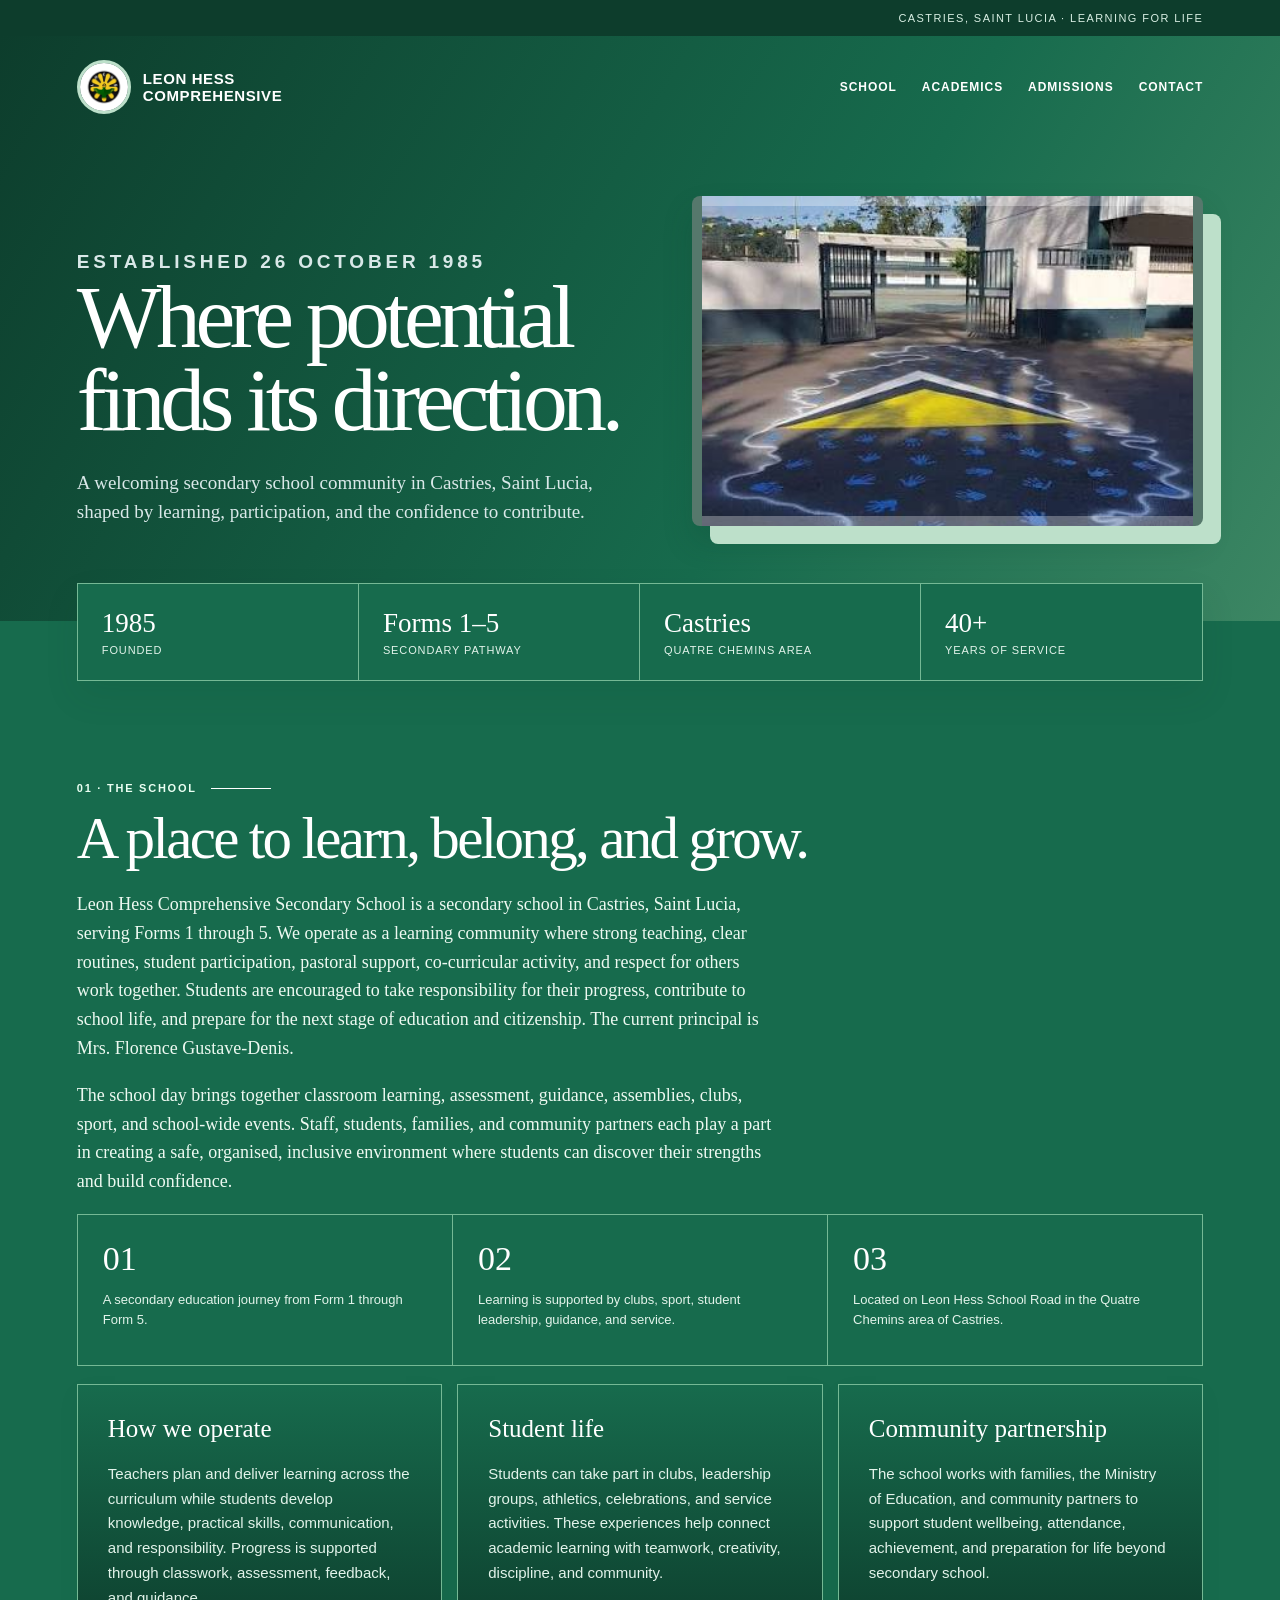
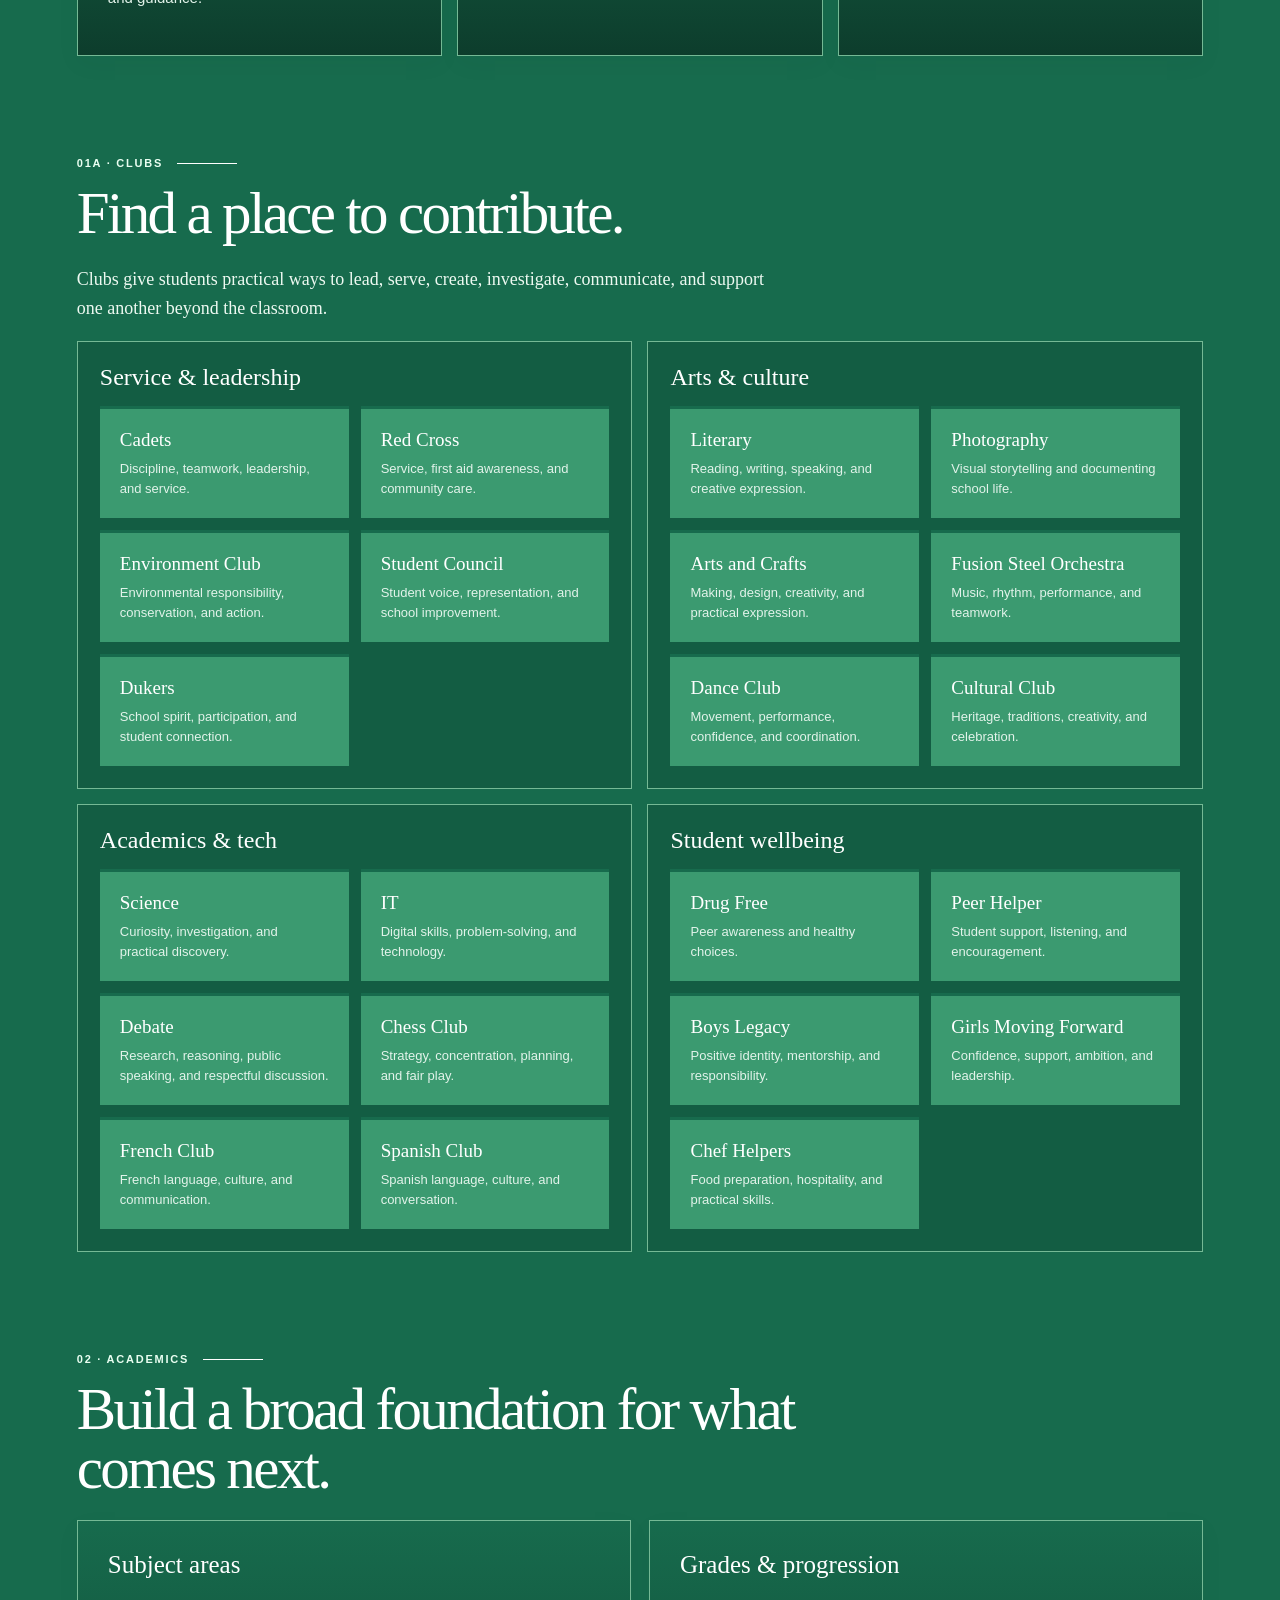
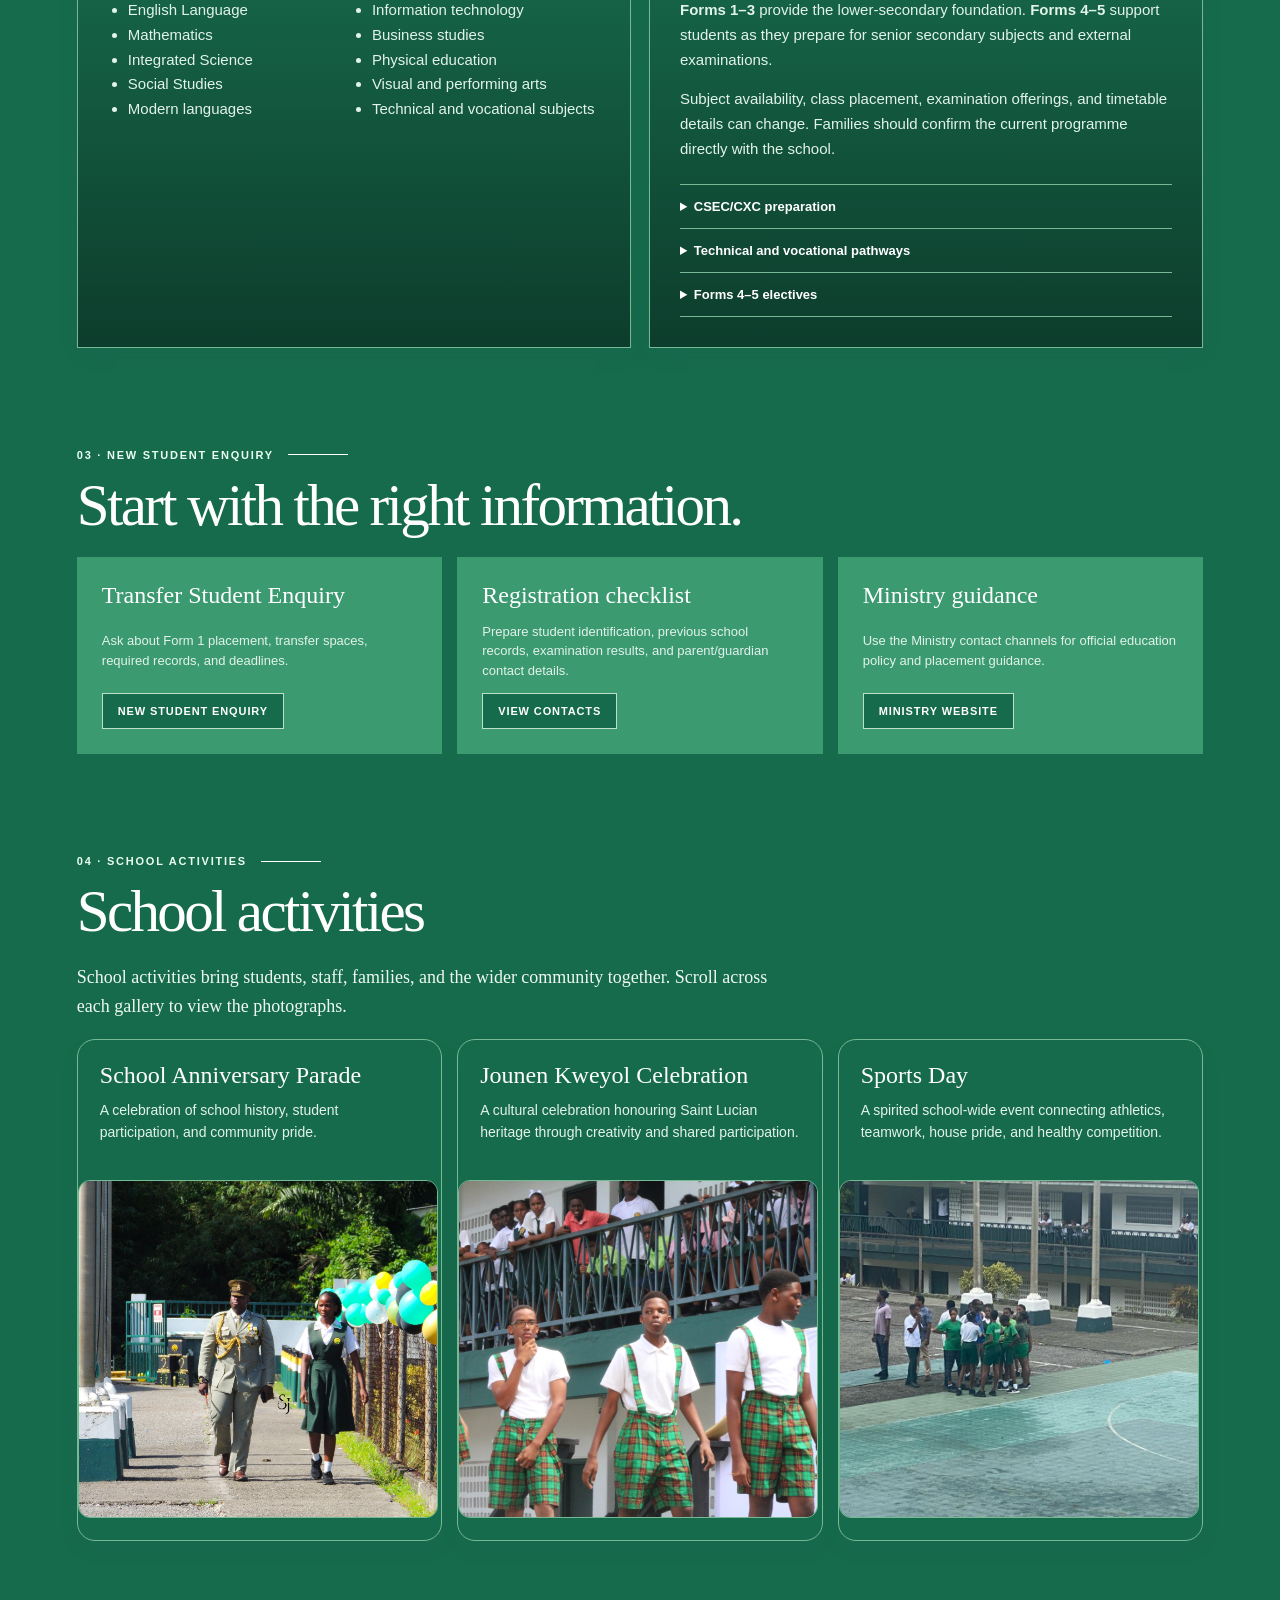
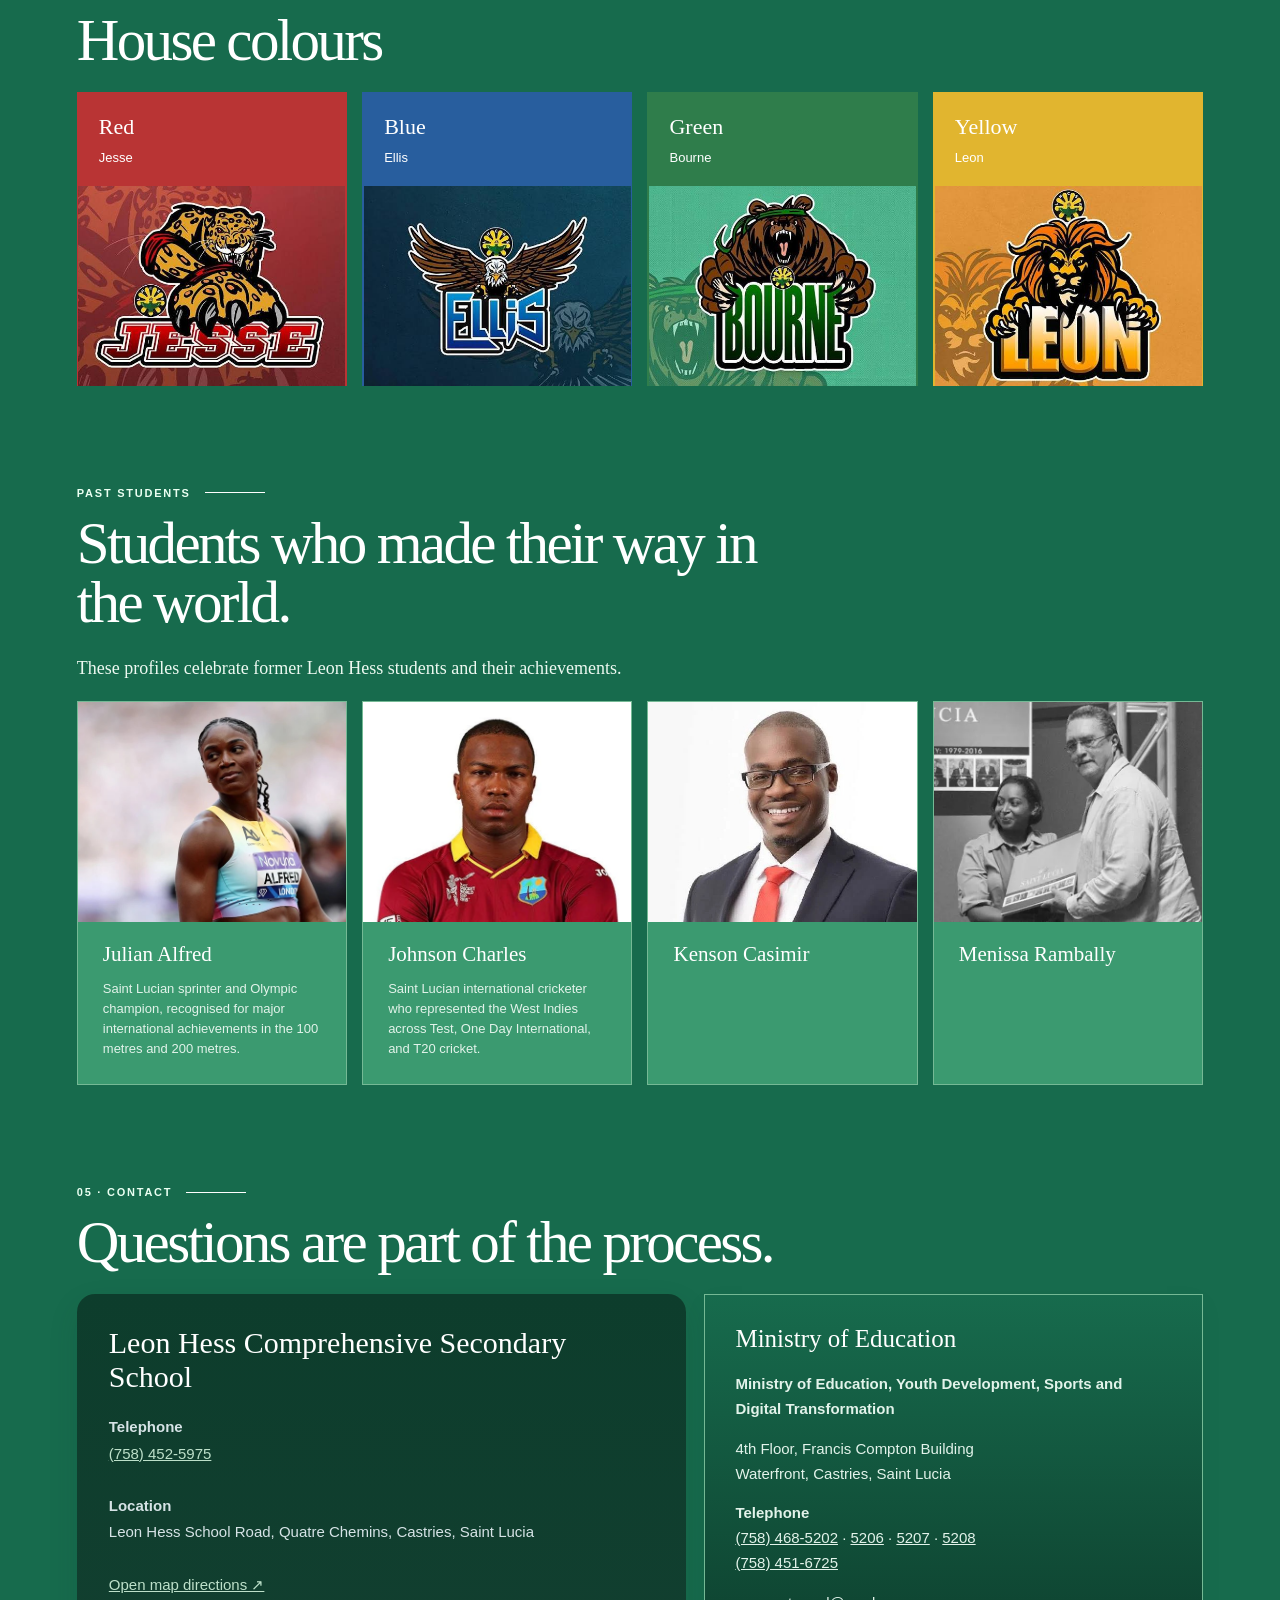
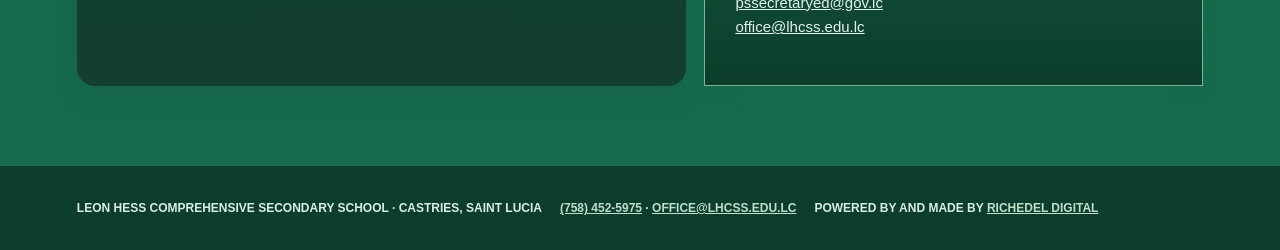
==== commit 029afb29: "Improve school site usability and metadata" ====
--- a/index.html
+++ b/index.html
@@ -4,6 +4,12 @@
   <meta charset="UTF-8">
   <meta name="viewport" content="width=device-width, initial-scale=1.0">
   <title>Leon Hess Comprehensive Secondary School</title>
+  <meta name="description" content="Leon Hess Comprehensive Secondary School in Castries, Saint Lucia: learning, student life, admissions, academics, and school activities.">
+  <meta property="og:title" content="Leon Hess Comprehensive Secondary School">
+  <meta property="og:description" content="Learning, participation, and community at Leon Hess Comprehensive Secondary School in Castries, Saint Lucia.">
+  <meta property="og:type" content="website">
+  <meta property="og:url" content="https://richelieureserved-ops.github.io/lhcss/">
+  <meta property="og:image" content="https://richelieureserved-ops.github.io/lhcss/assets/leon%20hess%20school.jpg">
   <link rel="stylesheet" href="style.css">
 </head>
 <body>
@@ -25,7 +31,7 @@
 
     <section id="clubs"><p class="section-label">01A · Clubs</p><h2>Find a place to contribute.</h2><p class="lead">Clubs give students practical ways to lead, serve, create, investigate, communicate, and support one another beyond the classroom.</p><div class="clubs-grid"><div class="club"><h3>Cadets</h3><p>Discipline, teamwork, leadership, and service.</p></div><div class="club"><h3>Drug Free</h3><p>Peer awareness and healthy choices.</p></div><div class="club"><h3>Peer Helper</h3><p>Student support, listening, and encouragement.</p></div><div class="club"><h3>Science</h3><p>Curiosity, investigation, and practical discovery.</p></div><div class="club"><h3>Literary</h3><p>Reading, writing, speaking, and creative expression.</p></div><div class="club"><h3>IT</h3><p>Digital skills, problem-solving, and technology.</p></div><div class="club"><h3>Debate</h3><p>Research, reasoning, public speaking, and respectful discussion.</p></div><div class="club"><h3>Photography</h3><p>Visual storytelling and documenting school life.</p></div><div class="club"><h3>Chess Club</h3><p>Strategy, concentration, planning, and fair play.</p></div><div class="club"><h3>Boys Legacy</h3><p>Positive identity, mentorship, and responsibility.</p></div><div class="club"><h3>Girls Moving Forward</h3><p>Confidence, support, ambition, and leadership.</p></div><div class="club"><h3>Student Council</h3><p>Student voice, representation, and school improvement.</p></div></div></section>
 
-    <section id="academics"><p class="section-label">02 · Academics</p><h2>Build a broad foundation for what comes next.</h2><div class="two-col"><div class="panel"><h3>Subject areas</h3><ul><li>English Language</li><li>Mathematics</li><li>Integrated Science</li><li>Social Studies</li><li>Modern languages</li><li>Information technology</li><li>Business studies</li><li>Physical education</li><li>Visual and performing arts</li><li>Technical and vocational subjects</li></ul></div><div class="panel"><h3>Grades & progression</h3><p><strong>Forms 1–3</strong> provide the lower-secondary foundation. <strong>Forms 4–5</strong> support students as they prepare for senior secondary subjects and external examinations.</p><p>Subject availability, class placement, examination offerings, and timetable details can change. Families should confirm the current programme directly with the school.</p></div></div></section>
+    <section id="academics"><p class="section-label">02 · Academics</p><h2>Build a broad foundation for what comes next.</h2><div class="two-col"><div class="panel"><h3>Subject areas</h3><ul><li>English Language</li><li>Mathematics</li><li>Integrated Science</li><li>Social Studies</li><li>Modern languages</li><li>Information technology</li><li>Business studies</li><li>Physical education</li><li>Visual and performing arts</li><li>Technical and vocational subjects</li></ul></div><div class="panel"><h3>Grades & progression</h3><p><strong>Forms 1–3</strong> provide the lower-secondary foundation. <strong>Forms 4–5</strong> support students as they prepare for senior secondary subjects and external examinations.</p><p>Subject availability, class placement, examination offerings, and timetable details can change. Families should confirm the current programme directly with the school.</p><div class="academic-details"><details><summary>CSEC/CXC preparation</summary><p>Families can confirm current CSEC and CXC subject offerings, examination requirements, and preparation support directly with the school.</p></details><details><summary>Technical and vocational pathways</summary><p>Technical and vocational subjects connect classroom learning with practical skills. Availability can vary by year and timetable.</p></details><details><summary>Forms 4–5 electives</summary><p>Students and families should discuss subject choices, prerequisites, and progression with the school before registration.</p></details></div></div></div></section>
 
     <section id="admissions"><p class="section-label">03 · New Student Enquiry</p><h2>Start with the right information.</h2><div class="form-grid" style="margin-top:18px"><div class="form-card"><h3>Transfer Student Enquiry</h3><p>Ask about Form 1 placement, transfer spaces, required records, and deadlines.</p><a class="button" href="tel:+17584525975">New Student Enquiry</a></div><div class="form-card"><h3>Registration checklist</h3><p>Prepare student identification, previous school records, examination results, and parent/guardian contact details.</p><a class="button" href="#contact">View contacts</a></div><div class="form-card"><h3>Ministry guidance</h3><p>Use the Ministry contact channels for official education policy and placement guidance.</p><a class="button" href="https://education.govt.lc/" target="_blank" rel="noopener">Ministry website</a></div></div></section>
 
@@ -33,9 +39,9 @@
 
     <section id="contact"><p class="section-label">05 · Contact</p><h2>Questions are part of the process.</h2><div class="contact"><div class="contact-card"><h3>Leon Hess Comprehensive Secondary School</h3><p><strong>Telephone</strong><br><a href="tel:+17584525975">(758) 452-5975</a><br><br><strong>Location</strong><br>Leon Hess School Road, Quatre Chemins, Castries, Saint Lucia<br><br><a href="https://www.google.com/maps/search/?api=1&query=Leon+Hess+Comprehensive+Secondary+School+Saint+Lucia" target="_blank" rel="noopener">Open map directions ↗</a></p></div><div class="panel"><h3>Ministry of Education</h3><p><strong>Ministry of Education, Youth Development, Sports and Digital Transformation</strong></p><p>4th Floor, Francis Compton Building<br>Waterfront, Castries, Saint Lucia</p><p><strong>Telephone</strong><br><a href="tel:+17584685202">(758) 468-5202</a> · <a href="tel:+17584685206">5206</a> · <a href="tel:+17584685207">5207</a> · <a href="tel:+17584685208">5208</a><br><a href="tel:+17584516725">(758) 451-6725</a></p><p><a href="mailto:pssecretaryed@gov.lc">pssecretaryed@gov.lc</a><br><a href="mailto:office@lhcss.edu.lc">office@lhcss.edu.lc</a></p></div></div></section>
     <section id="past-students"><p class="section-label">Past students</p><h2>Students who made their way in the world.</h2><p class="lead">This section celebrates former Leon Hess students and the paths they have taken beyond secondary school.</p><div class="past-students"><div class="past-student"><h3>Julian Alfred</h3></div><div class="past-student"><h3>Johnson Charles</h3></div><div class="past-student"><h3>Kenson Casimier</h3></div><div class="past-student"><h3>Menissa Rambally</h3></div></div></section>
-    <section id="past-student-profiles"><p class="section-label">Past students</p><h2>Students who made their way in the world.</h2><p class="lead">These profiles celebrate former Leon Hess students and their achievements.</p><div class="past-students"><article class="past-student"><img src="assets/julian-alfred.jpg" alt="Julian Alfred"><h3>Julian Alfred</h3><p>Saint Lucian sprinter and Olympic champion, recognised for major international achievements in the 100 metres and 200 metres.</p></article><article class="past-student"><img src="assets/johnson-charles.jpg" alt="Johnson Charles"><h3>Johnson Charles</h3><p>Saint Lucian international cricketer who represented the West Indies across Test, One Day International, and T20 cricket.</p></article><article class="past-student"><img src="assets/kenson-casimier.jpg" alt="Kenson Casimir"><h3>Kenson Casimir</h3><p>A past student whose professional achievements are being documented for the school’s alumni record.</p></article><article class="past-student"><img src="assets/menissa-rambally.jpg" alt="Menissa Rambally"><h3>Menissa Rambally</h3><p>A past student whose professional achievements are being documented for the school’s alumni record.</p></article></div></section>
+    <section id="past-student-profiles"><p class="section-label">Past students</p><h2>Students who made their way in the world.</h2><p class="lead">These profiles celebrate former Leon Hess students and their achievements.</p><div class="past-students"><article class="past-student"><img src="assets/julian-alfred.jpg" alt="Julian Alfred"><h3>Julian Alfred</h3><p>Saint Lucian sprinter and Olympic champion, recognised for major international achievements in the 100 metres and 200 metres.</p></article><article class="past-student"><img src="assets/johnson-charles.jpg" alt="Johnson Charles"><h3>Johnson Charles</h3><p>Saint Lucian international cricketer who represented the West Indies across Test, One Day International, and T20 cricket.</p></article><article class="past-student"><img src="assets/kenson-casimier.jpg" alt="Kenson Casimir"><h3>Kenson Casimir</h3></article><article class="past-student"><img src="assets/menissa-rambally.jpg" alt="Menissa Rambally"><h3>Menissa Rambally</h3></article></div></section>
   </main>
-  <footer>LEON HESS COMPREHENSIVE SECONDARY SCHOOL · CASTRIES, SAINT LUCIA · POWERED BY AND MADE BY <a href="https://richedel-digital.pages.dev/" target="_blank" rel="noopener">RICHEDEL DIGITAL</a></footer>
+  <footer><span>LEON HESS COMPREHENSIVE SECONDARY SCHOOL · CASTRIES, SAINT LUCIA</span><span class="footer-contact"><a href="tel:+17584525975">(758) 452-5975</a> · <a href="mailto:office@lhcss.edu.lc">office@lhcss.edu.lc</a></span><span>POWERED BY AND MADE BY <a href="https://richedel-digital.pages.dev/" target="_blank" rel="noopener">RICHEDEL DIGITAL</a></span></footer>
   <script src="script.js"></script>
 </body>
 </html>
--- a/style.css
+++ b/style.css
@@ -15,7 +15,7 @@
 .kicker { margin:0 0 16px; color:#bde0ca; font:700 12px 'Trebuchet MS', sans-serif; letter-spacing:.2em; text-transform:uppercase; }
 h1 { max-width:720px; margin:0; font-size:clamp(45px,7vw,92px); font-weight:400; line-height:.92; letter-spacing:-.06em; }
 .hero p { max-width:520px; margin:28px 0 0; color:#d9e8e8; font-size:19px; line-height:1.5; }
-.hero-photo { min-height:330px; border:10px solid rgba(255,255,255,.3); background:var(--deep-green) url('assets/leon hess school.jpg') center/cover no-repeat; box-shadow:25px 25px 0 #bde0ca; }
+.hero-photo { min-height:330px; border:10px solid rgba(255,255,255,.3); border-radius:8px; background:var(--deep-green) url('assets/leon hess school.jpg') center/cover no-repeat; box-shadow:18px 18px 0 #bde0ca, 0 16px 30px rgba(13,61,44,.2); }
 main { display:flex; width:min(1180px,88vw); flex-direction:column; margin:-38px auto 80px; }
 #school-activities { order:4; }
 #past-students { display:none; }
@@ -27,10 +27,10 @@
 .quick strong { display:block; color:#ffffff; font-size:27px; font-weight:400; }
 .quick span { display:block; margin-top:5px; color:var(--muted); font:11px 'Trebuchet MS', sans-serif; letter-spacing:.08em; text-transform:uppercase; }
 section { padding-top:90px; }
-.section-label { display:flex; align-items:center; gap:14px; margin-bottom:15px; color:#ffffff; font:700 11px 'Trebuchet MS', sans-serif; letter-spacing:.16em; text-transform:uppercase; }
+.section-label { display:flex; align-items:center; gap:14px; margin-bottom:15px; color:#eafff2; font:700 11px 'Trebuchet MS', sans-serif; letter-spacing:.16em; text-transform:uppercase; }
 .section-label:after { display:block; width:60px; height:1px; background:#ffffff; content:''; }
 h2 { max-width:750px; margin:0 0 22px; font-size:clamp(34px,5vw,59px); font-weight:400; line-height:1; letter-spacing:-.045em; }
-.lead { max-width:700px; color:var(--muted); font-size:18px; line-height:1.6; }
+.lead { max-width:700px; color:#edf9f1; font-size:18px; line-height:1.6; }
 .two-col { display:grid; grid-template-columns:1fr 1fr; gap:18px; }
 .panel { padding:30px; border:1px solid var(--line); background:linear-gradient(180deg, var(--green) 0%, var(--deep-green) 100%); box-shadow:0 8px 24px rgba(13,61,44,.04); }
 .panel h3 { margin:0 0 19px; font-size:25px; font-weight:400; }
@@ -38,7 +38,10 @@
 .panel ul { margin:0; padding-left:20px; columns:2; }
 .operation-grid, .clubs-grid, .event-grid { display:grid; gap:15px; }
 .operation-grid { grid-template-columns:repeat(3,1fr); }
-.clubs-grid { grid-template-columns:repeat(4,1fr); }
+.clubs-grid { grid-template-columns:repeat(2,1fr); }
+.club-category { padding:22px; border:1px solid var(--line); background:rgba(13,61,44,.3); }
+.club-category > h3 { margin:0 0 15px; color:#ffffff; font-size:24px; font-weight:400; }
+.category-clubs { display:grid; gap:12px; grid-template-columns:repeat(2,1fr); }
 .club { padding:20px; border-top:3px solid var(--green); background:var(--pale-green); }
 .club h3 { margin:0 0 8px; font-size:19px; font-weight:400; }
 .club p { margin:0; color:var(--muted); font:13px/1.5 'Trebuchet MS', sans-serif; }
@@ -102,6 +105,12 @@
 .form-card h3 { margin:0; font-size:24px; font-weight:400; }
 .form-card p { color:var(--muted); font:13px/1.5 'Trebuchet MS', sans-serif; }
 .button { display:inline-block; width:max-content; padding:11px 15px; color:white; background:var(--green); font:700 11px 'Trebuchet MS', sans-serif; letter-spacing:.08em; text-decoration:none; text-transform:uppercase; }
+.button { border:1px solid #bde0ca; cursor:pointer; transition:background .2s ease, transform .2s ease; }
+.button:hover, .button:focus-visible { background:var(--deep-green); transform:translateY(-2px); }
+.academic-details { margin-top:22px; border-top:1px solid var(--line); }
+.academic-details details { padding:14px 0; border-bottom:1px solid var(--line); }
+.academic-details summary { cursor:pointer; color:#ffffff; font:700 13px 'Trebuchet MS', sans-serif; }
+.academic-details p { margin:10px 0 0; }
 .gallery { display:grid; grid-template-columns:1.2fr .8fr .8fr; grid-template-rows:220px 180px; gap:12px; }
 .gallery figure { position:relative; overflow:hidden; margin:0; background:#a9c2c4; }
 .gallery figure:first-child { grid-row:span 2; }
@@ -115,4 +124,13 @@
 .contact-card a { color:#bde0ca; }
 .sources { margin-top:40px; padding-top:20px; border-top:1px solid var(--line); color:var(--muted); font:12px/1.7 'Trebuchet MS', sans-serif; }
 footer { padding:35px 6vw; color:#d8eee3; background:var(--deep-green); font:700 12px 'Trebuchet MS', sans-serif; text-transform:uppercase; }
+footer a { color:#bde0ca; cursor:pointer; text-decoration:underline; }
+.footer-contact { margin:0 18px; }
+.gallery-lightbox { width:min(92vw,1000px); max-width:none; padding:18px; border:1px solid var(--line); color:var(--ink); background:var(--deep-green); }
+.gallery-lightbox::backdrop { background:rgba(4,24,17,.82); }
+.gallery-lightbox img { display:block; width:100%; max-height:78vh; object-fit:contain; }
+.lightbox-close { display:block; margin:0 0 12px auto; padding:8px 12px; border:1px solid #bde0ca; color:white; background:transparent; cursor:pointer; }
+.lightbox-close:hover, .lightbox-close:focus-visible { background:var(--green); }
 @media (max-width:800px) { .nav-links { display:none; } .hero, .two-col, .contact, .operation-grid, .event-grid { grid-template-columns:1fr; } .hero-photo { min-height:250px; } .quick { grid-template-columns:repeat(2,1fr); } .quick div:nth-child(2) { border-right:0; } .quick div:nth-child(-n+2) { border-bottom:1px solid var(--line); } .facts, .form-grid, .clubs-grid, .activity-houses, .past-students { grid-template-columns:1fr; } .principal-profile { grid-template-columns:1fr; } .principal-profile img { height:260px; } .gallery { grid-template-columns:1fr 1fr; grid-template-rows:210px 150px; } .gallery figure:first-child { grid-column:span 2; grid-row:span 1; } .panel ul { columns:1; } .event-card, .panel, .contact-card { border-radius:12px; } }
+@media (max-width:800px) { .category-clubs { grid-template-columns:1fr; } .footer-contact { display:block; margin:10px 0; } }
+@media (max-width:480px) { .quick { grid-template-columns:1fr; } .quick div { border-right:0; border-bottom:1px solid var(--line); } .quick div:last-child { border-bottom:0; } }
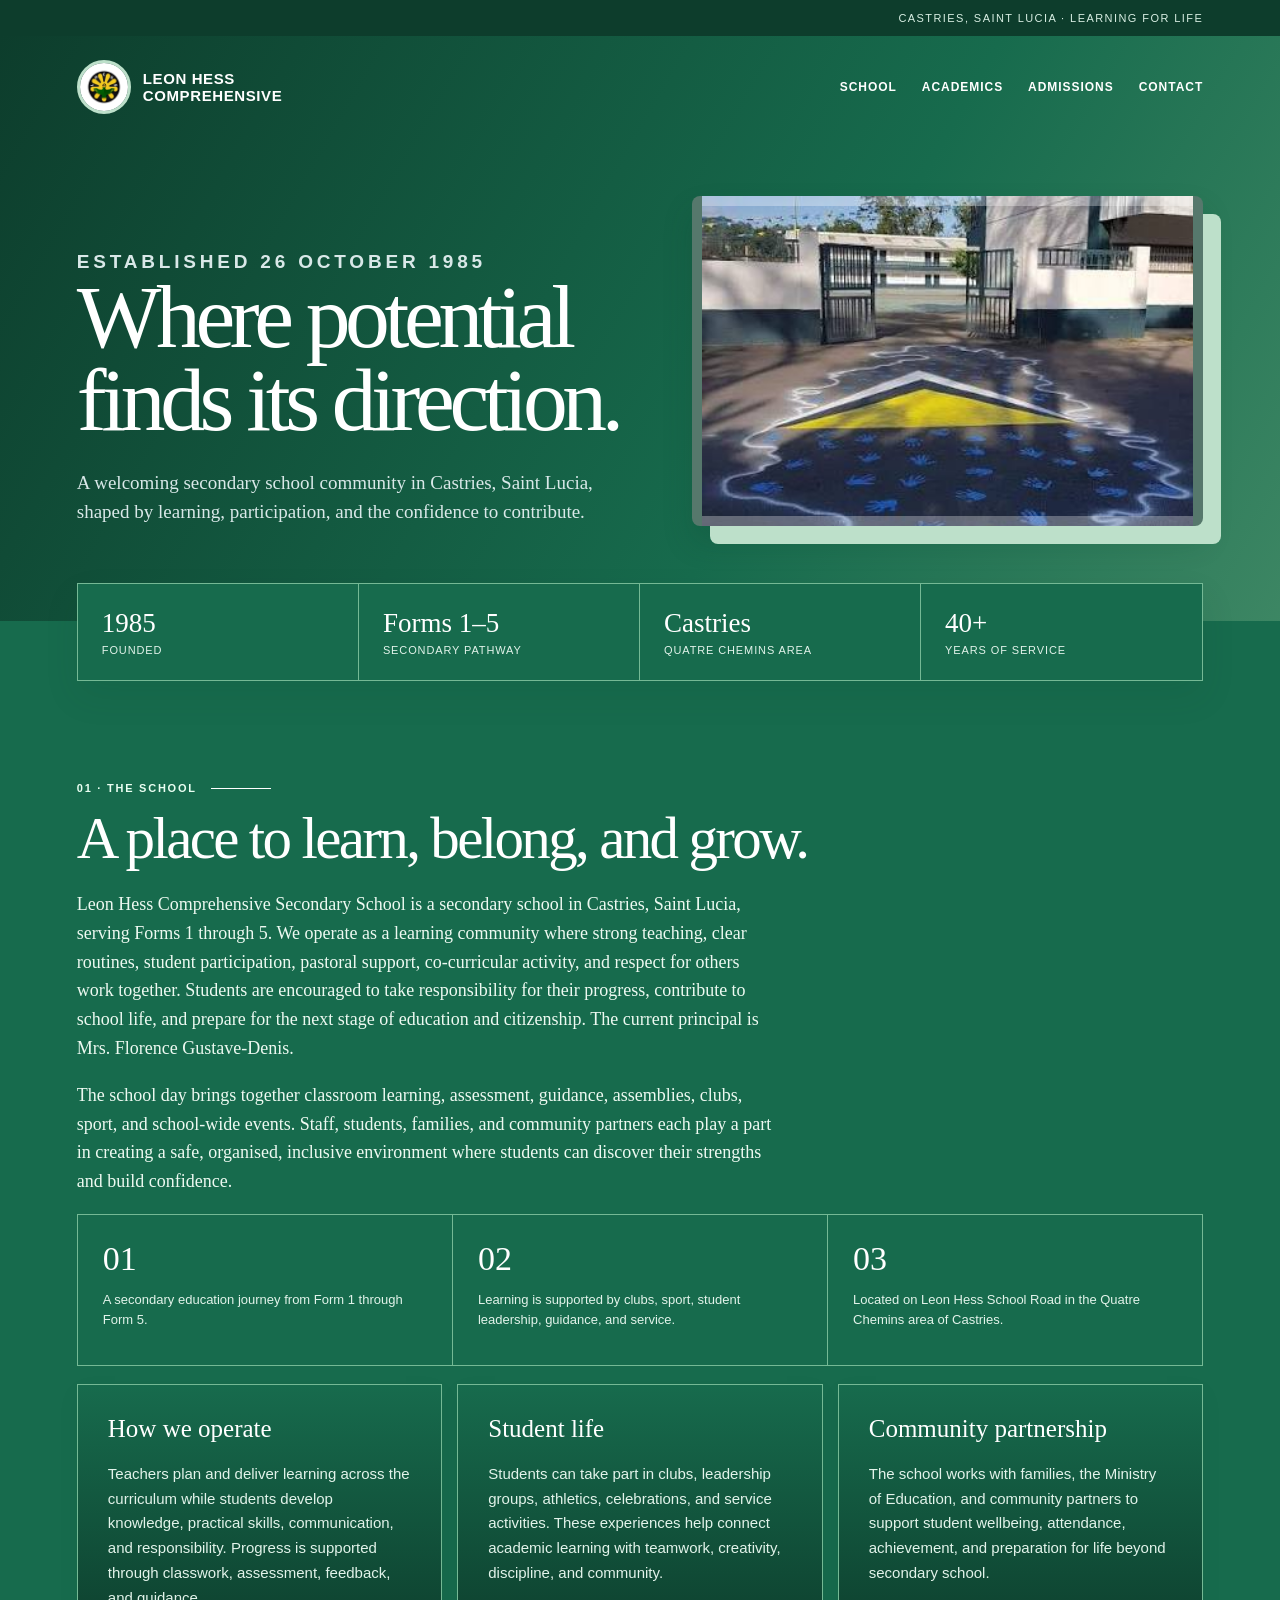
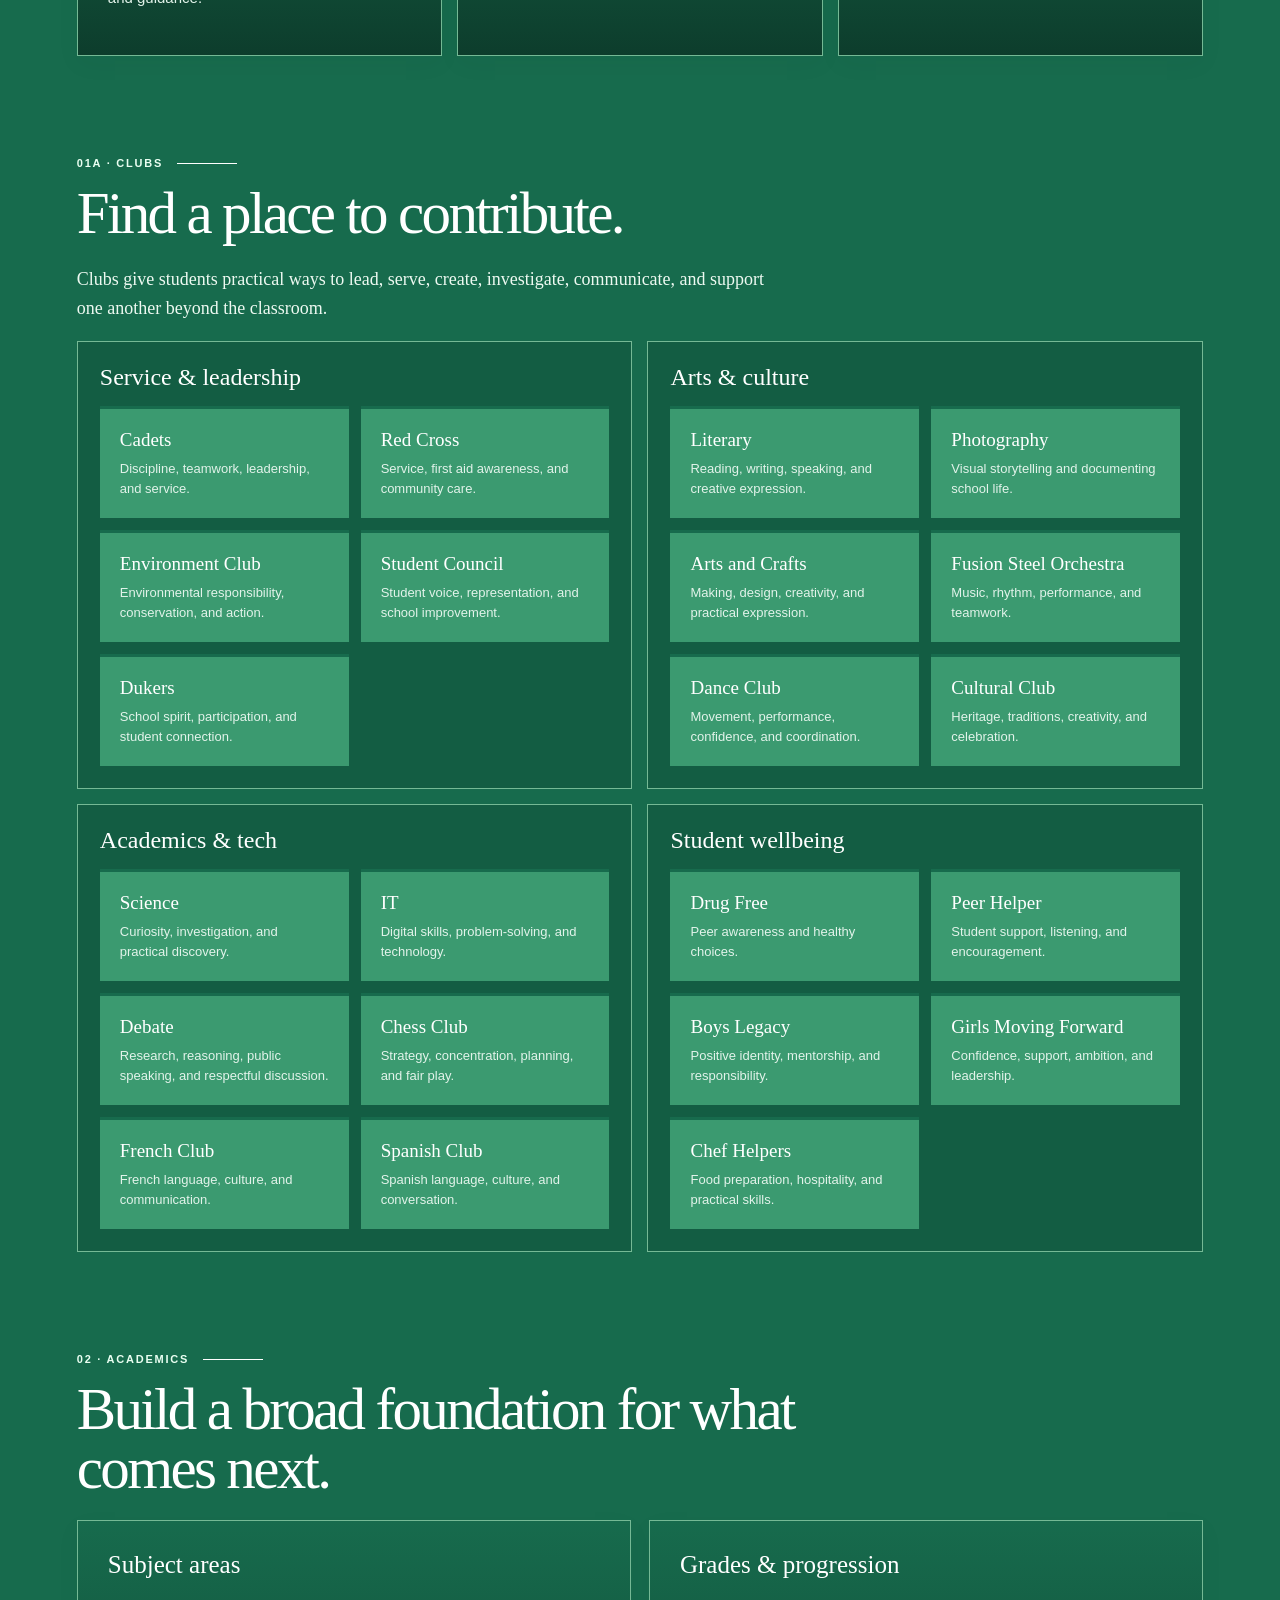
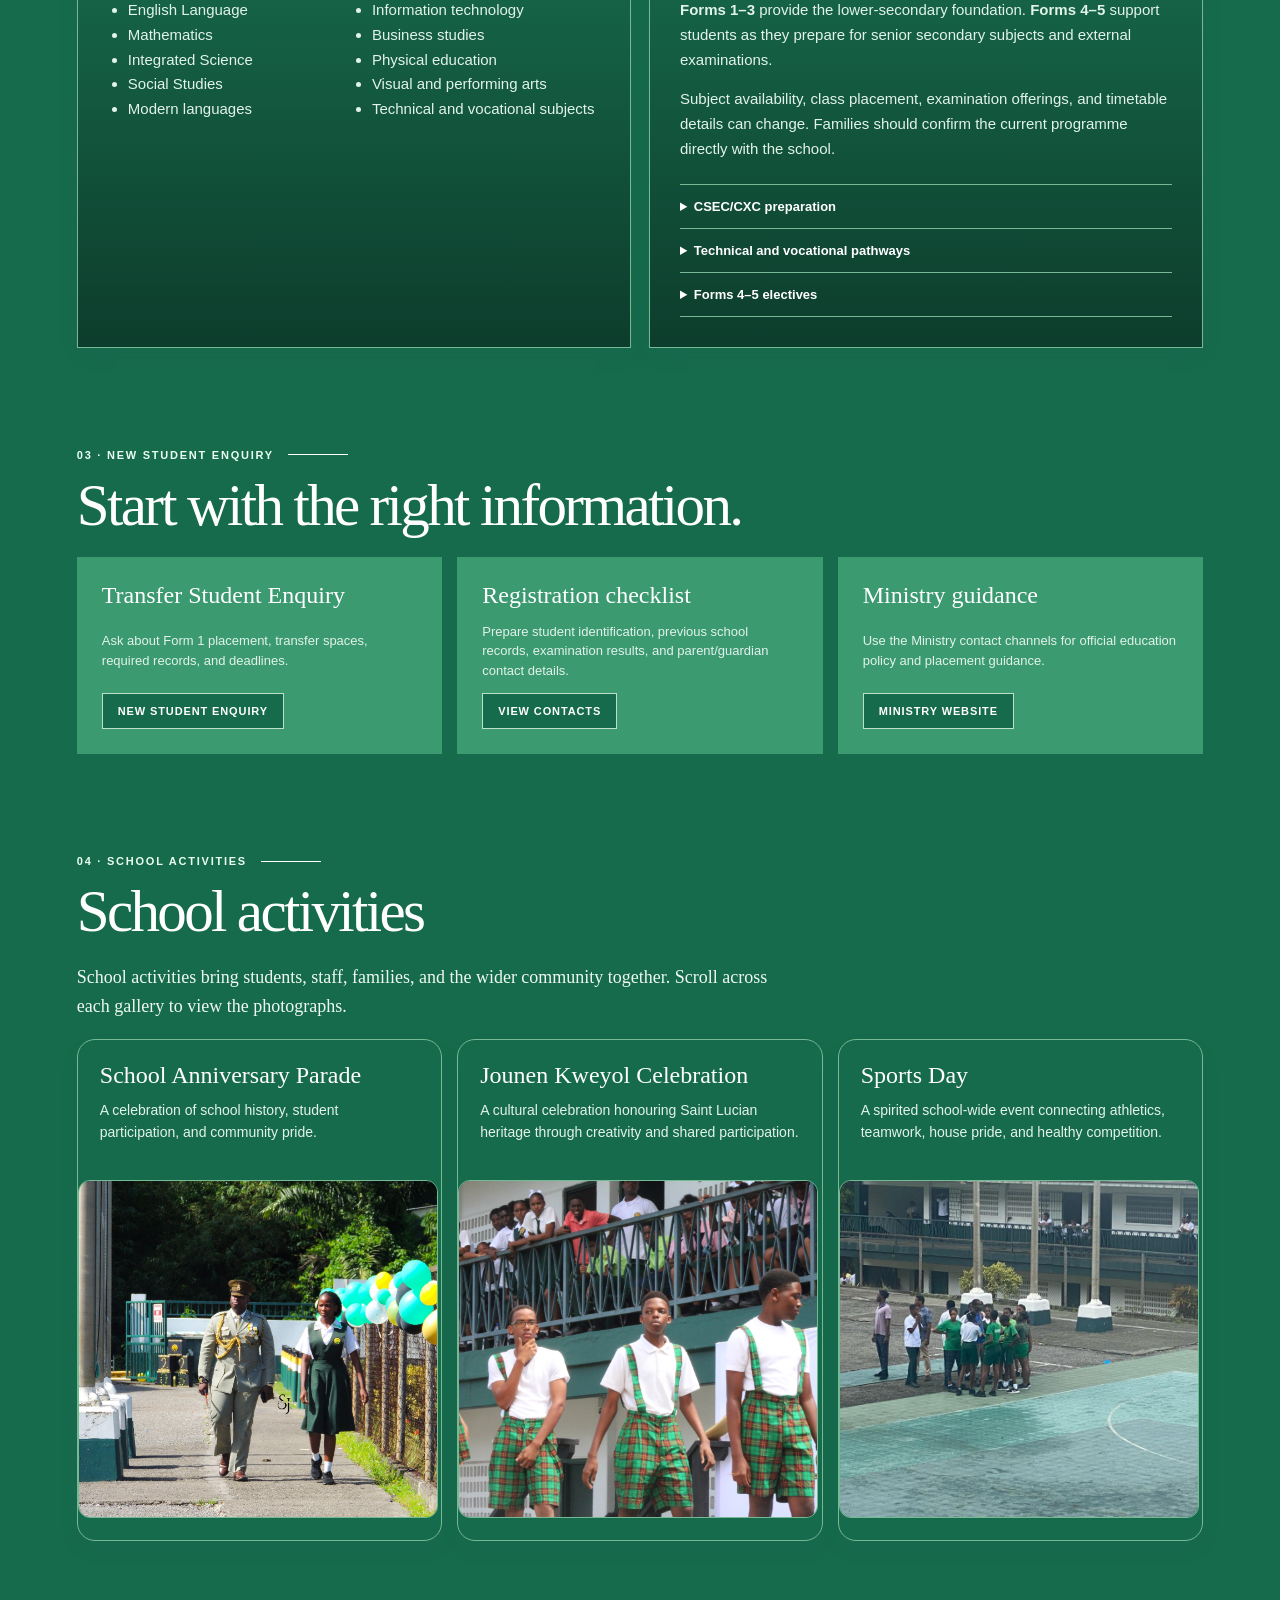
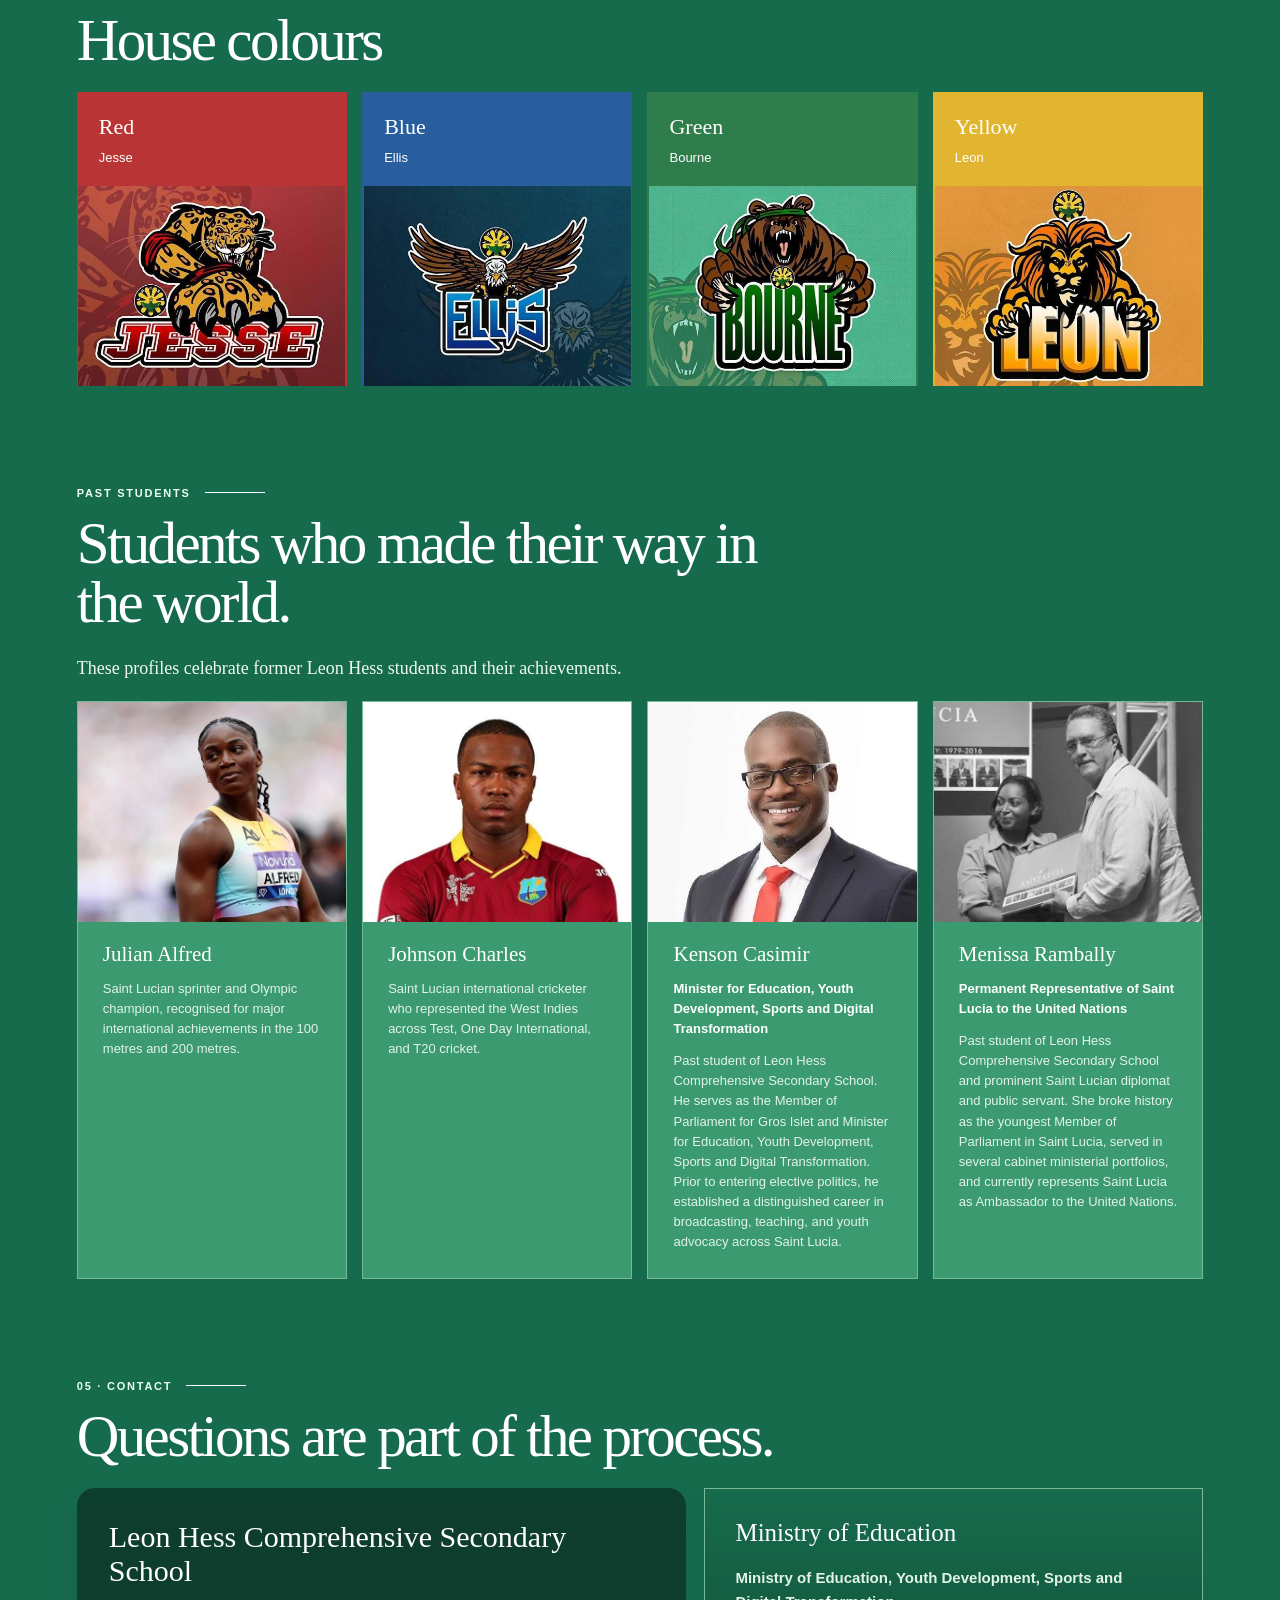
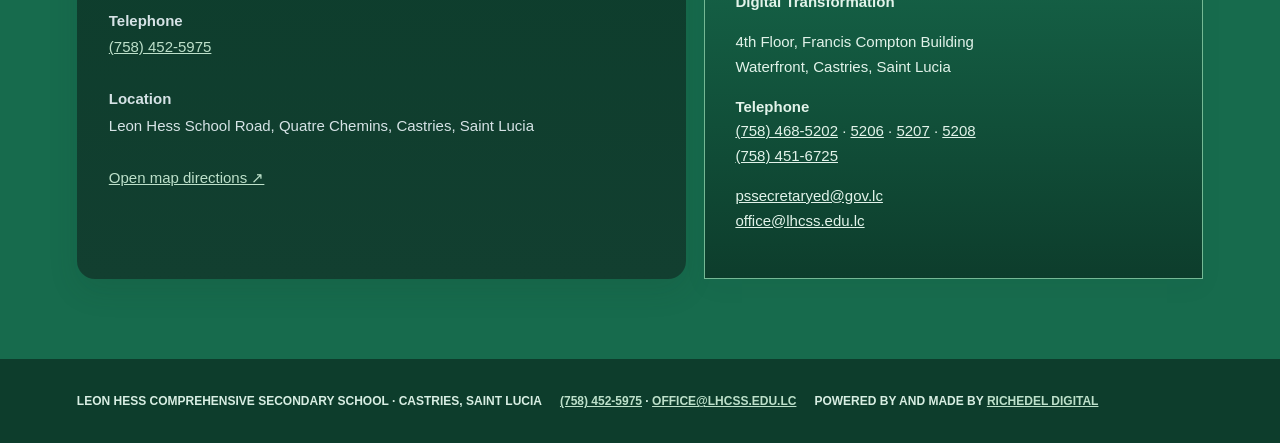
==== commit 4e535c28: "Add alumni biographies" ====
--- a/index.html
+++ b/index.html
@@ -39,7 +39,7 @@
 
     <section id="contact"><p class="section-label">05 · Contact</p><h2>Questions are part of the process.</h2><div class="contact"><div class="contact-card"><h3>Leon Hess Comprehensive Secondary School</h3><p><strong>Telephone</strong><br><a href="tel:+17584525975">(758) 452-5975</a><br><br><strong>Location</strong><br>Leon Hess School Road, Quatre Chemins, Castries, Saint Lucia<br><br><a href="https://www.google.com/maps/search/?api=1&query=Leon+Hess+Comprehensive+Secondary+School+Saint+Lucia" target="_blank" rel="noopener">Open map directions ↗</a></p></div><div class="panel"><h3>Ministry of Education</h3><p><strong>Ministry of Education, Youth Development, Sports and Digital Transformation</strong></p><p>4th Floor, Francis Compton Building<br>Waterfront, Castries, Saint Lucia</p><p><strong>Telephone</strong><br><a href="tel:+17584685202">(758) 468-5202</a> · <a href="tel:+17584685206">5206</a> · <a href="tel:+17584685207">5207</a> · <a href="tel:+17584685208">5208</a><br><a href="tel:+17584516725">(758) 451-6725</a></p><p><a href="mailto:pssecretaryed@gov.lc">pssecretaryed@gov.lc</a><br><a href="mailto:office@lhcss.edu.lc">office@lhcss.edu.lc</a></p></div></div></section>
     <section id="past-students"><p class="section-label">Past students</p><h2>Students who made their way in the world.</h2><p class="lead">This section celebrates former Leon Hess students and the paths they have taken beyond secondary school.</p><div class="past-students"><div class="past-student"><h3>Julian Alfred</h3></div><div class="past-student"><h3>Johnson Charles</h3></div><div class="past-student"><h3>Kenson Casimier</h3></div><div class="past-student"><h3>Menissa Rambally</h3></div></div></section>
-    <section id="past-student-profiles"><p class="section-label">Past students</p><h2>Students who made their way in the world.</h2><p class="lead">These profiles celebrate former Leon Hess students and their achievements.</p><div class="past-students"><article class="past-student"><img src="assets/julian-alfred.jpg" alt="Julian Alfred"><h3>Julian Alfred</h3><p>Saint Lucian sprinter and Olympic champion, recognised for major international achievements in the 100 metres and 200 metres.</p></article><article class="past-student"><img src="assets/johnson-charles.jpg" alt="Johnson Charles"><h3>Johnson Charles</h3><p>Saint Lucian international cricketer who represented the West Indies across Test, One Day International, and T20 cricket.</p></article><article class="past-student"><img src="assets/kenson-casimier.jpg" alt="Kenson Casimir"><h3>Kenson Casimir</h3></article><article class="past-student"><img src="assets/menissa-rambally.jpg" alt="Menissa Rambally"><h3>Menissa Rambally</h3></article></div></section>
+    <section id="past-student-profiles"><p class="section-label">Past students</p><h2>Students who made their way in the world.</h2><p class="lead">These profiles celebrate former Leon Hess students and their achievements.</p><div class="past-students"><article class="past-student"><img src="assets/julian-alfred.jpg" alt="Julian Alfred"><h3>Julian Alfred</h3><p>Saint Lucian sprinter and Olympic champion, recognised for major international achievements in the 100 metres and 200 metres.</p></article><article class="past-student"><img src="assets/johnson-charles.jpg" alt="Johnson Charles"><h3>Johnson Charles</h3><p>Saint Lucian international cricketer who represented the West Indies across Test, One Day International, and T20 cricket.</p></article><article class="past-student"><img src="assets/kenson-casimier.jpg" alt="Kenson Casimir"><h3>Kenson Casimir</h3><p class="alumni-title">Minister for Education, Youth Development, Sports and Digital Transformation</p><p>Past student of Leon Hess Comprehensive Secondary School. He serves as the Member of Parliament for Gros Islet and Minister for Education, Youth Development, Sports and Digital Transformation. Prior to entering elective politics, he established a distinguished career in broadcasting, teaching, and youth advocacy across Saint Lucia.</p></article><article class="past-student"><img src="assets/menissa-rambally.jpg" alt="Menissa Rambally"><h3>Menissa Rambally</h3><p class="alumni-title">Permanent Representative of Saint Lucia to the United Nations</p><p>Past student of Leon Hess Comprehensive Secondary School and prominent Saint Lucian diplomat and public servant. She broke history as the youngest Member of Parliament in Saint Lucia, served in several cabinet ministerial portfolios, and currently represents Saint Lucia as Ambassador to the United Nations.</p></article></div></section>
   </main>
   <footer><span>LEON HESS COMPREHENSIVE SECONDARY SCHOOL · CASTRIES, SAINT LUCIA</span><span class="footer-contact"><a href="tel:+17584525975">(758) 452-5975</a> · <a href="mailto:office@lhcss.edu.lc">office@lhcss.edu.lc</a></span><span>POWERED BY AND MADE BY <a href="https://richedel-digital.pages.dev/" target="_blank" rel="noopener">RICHEDEL DIGITAL</a></span></footer>
   <script src="script.js"></script>
--- a/style.css
+++ b/style.css
@@ -78,6 +78,7 @@
 .past-student h3 { margin:0; font-size:21px; font-weight:400; }
 .past-student img { display:block; width:100%; height:220px; margin:-25px -25px 20px; width:calc(100% + 50px); object-fit:cover; }
 .past-student p { margin:12px 0 0; color:var(--muted); font:13px/1.55 'Trebuchet MS', sans-serif; }
+.past-student .alumni-title { margin-top:12px; color:#ffffff; font-weight:700; }
 .principal-profile { display:grid; grid-template-columns:220px 1fr; gap:24px; align-items:center; margin-top:28px; padding:24px; border:1px solid var(--line); background:var(--mint); }
 .principal-profile img { width:100%; height:220px; object-fit:cover; }
 .principal-profile h3 { margin:0 0 8px; font-size:25px; font-weight:400; }
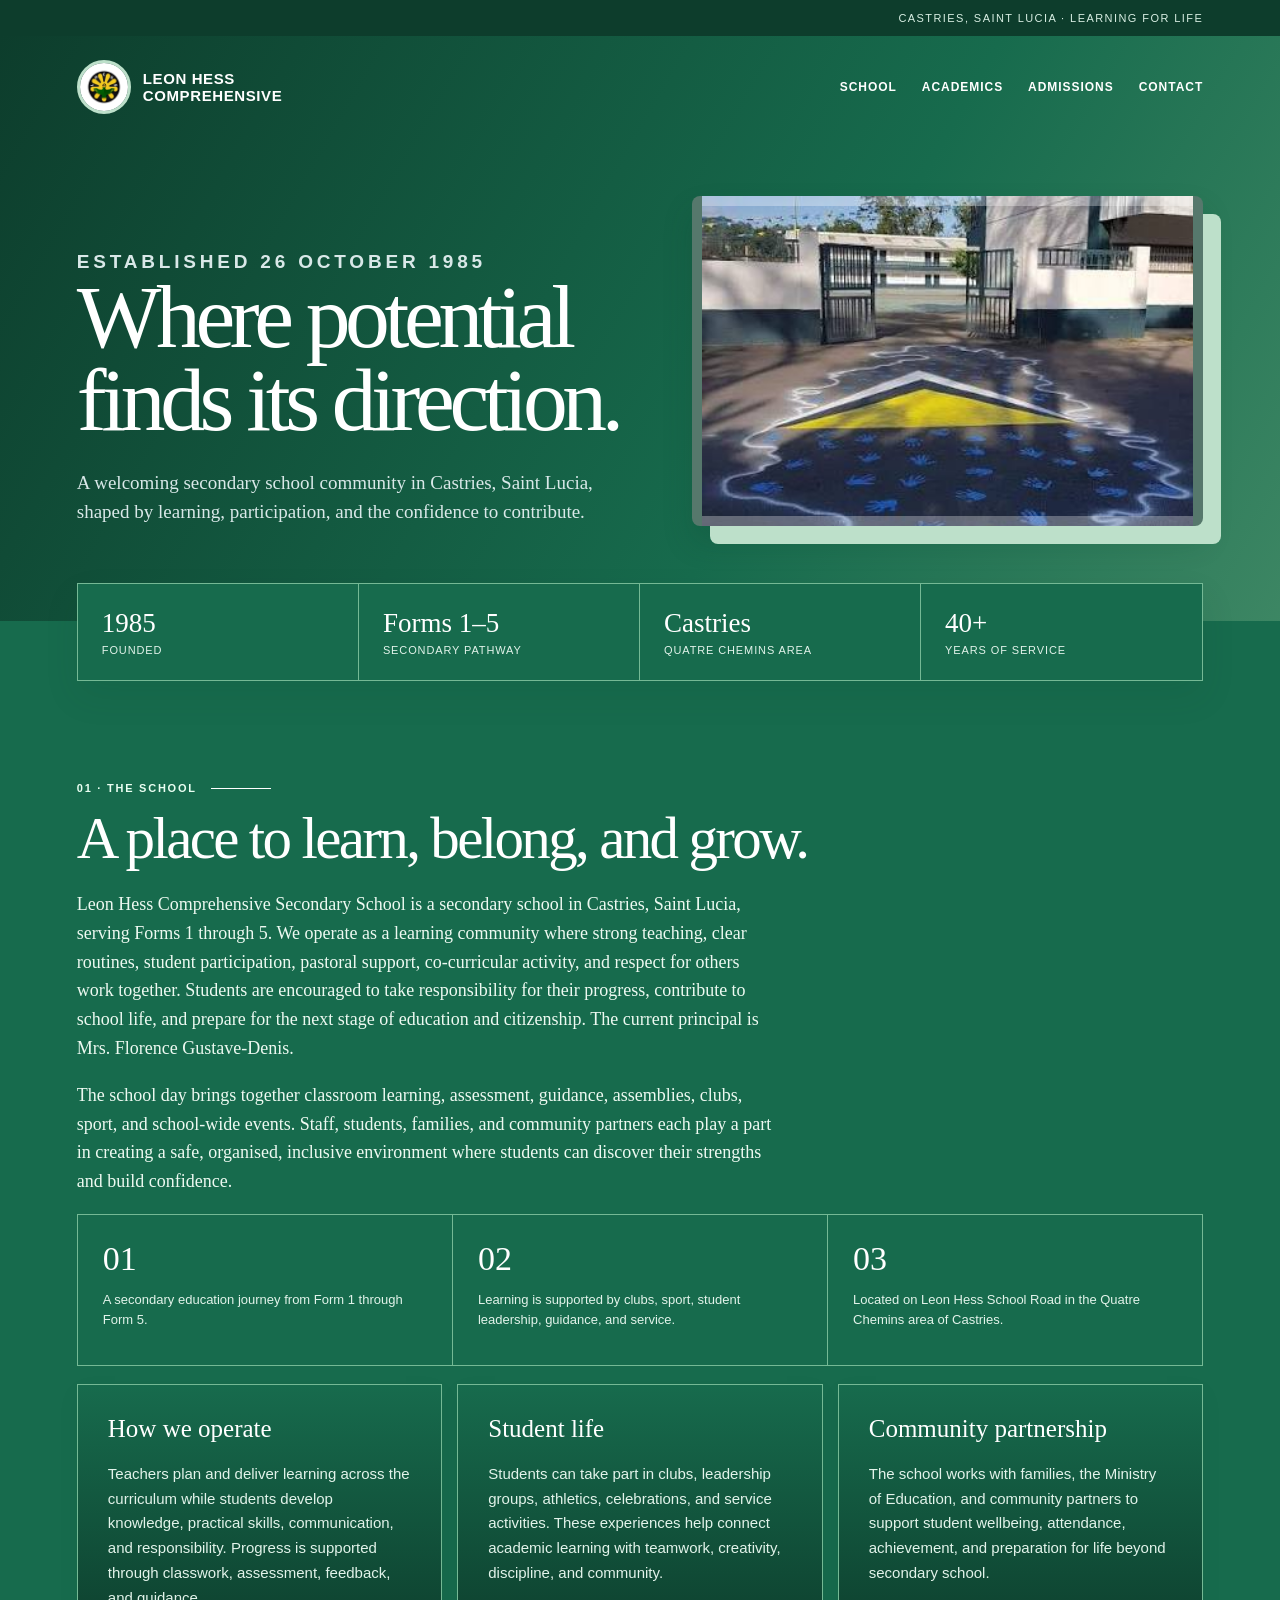
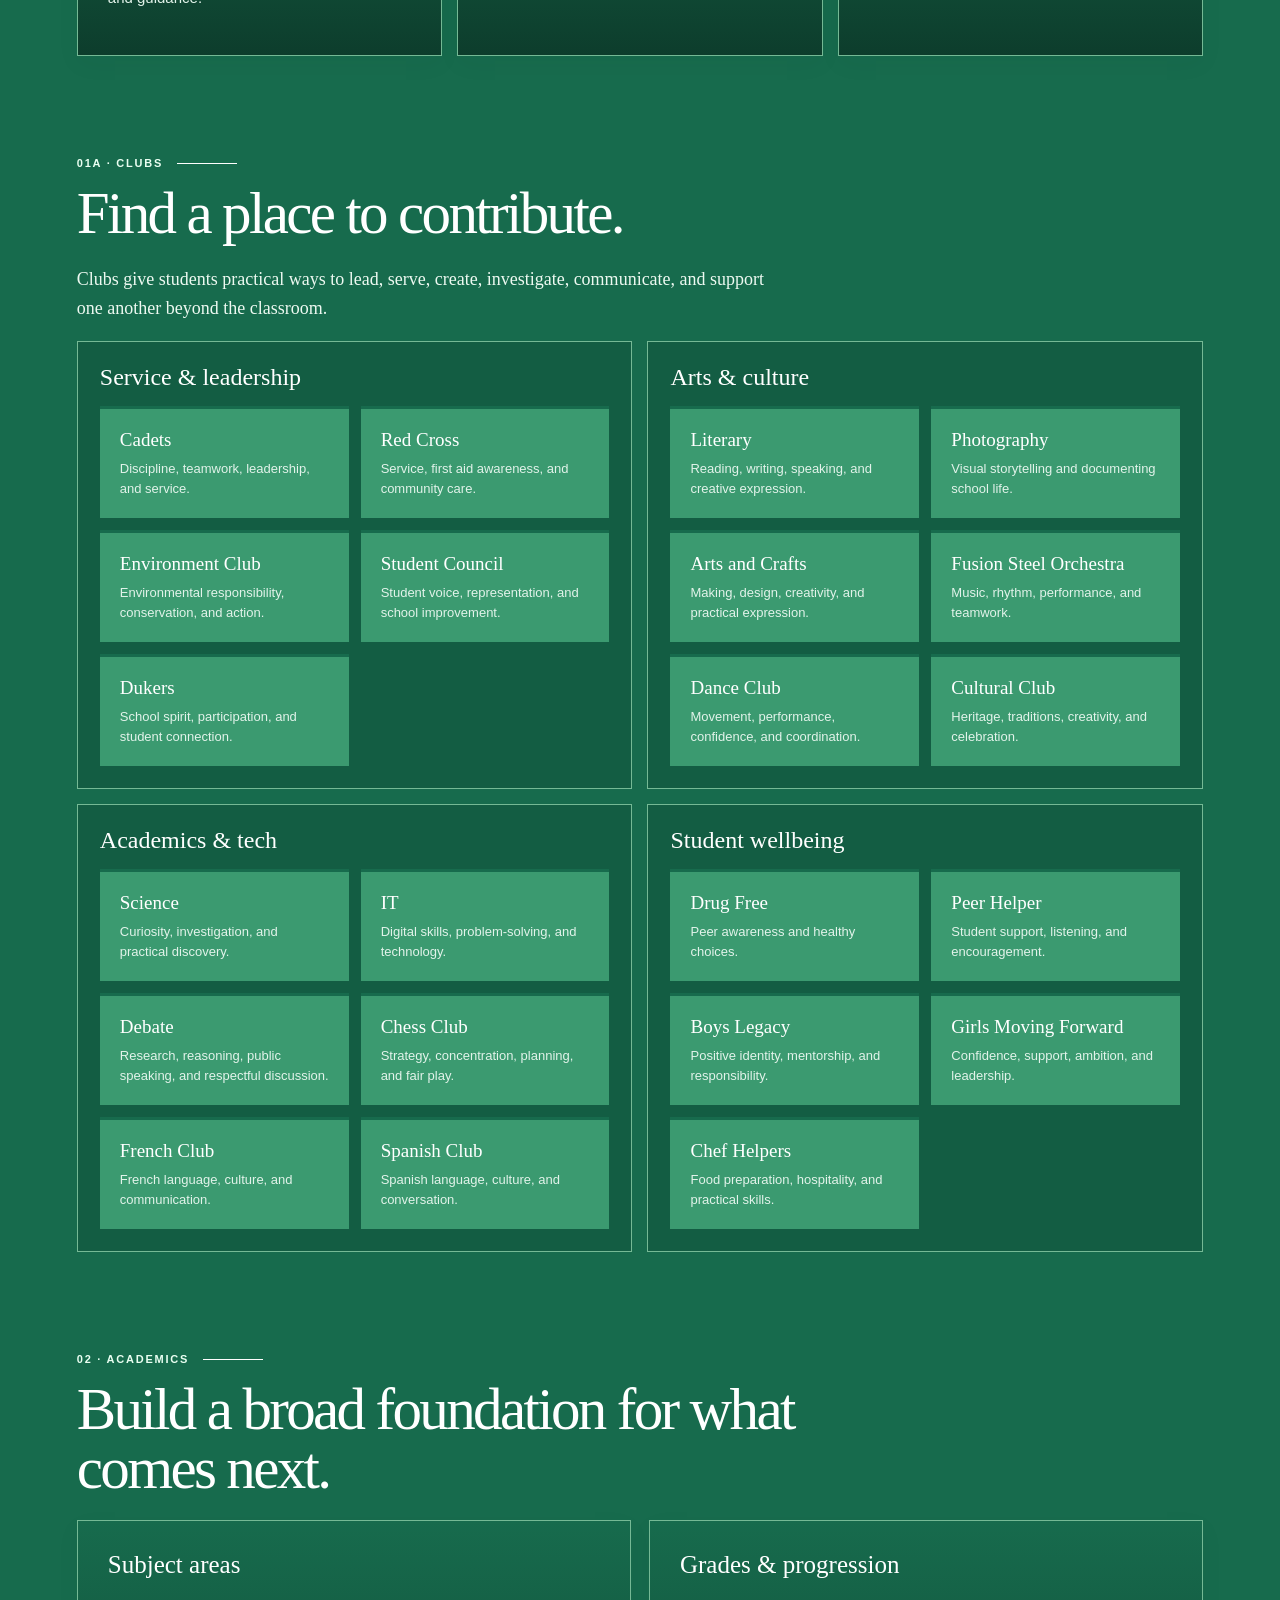
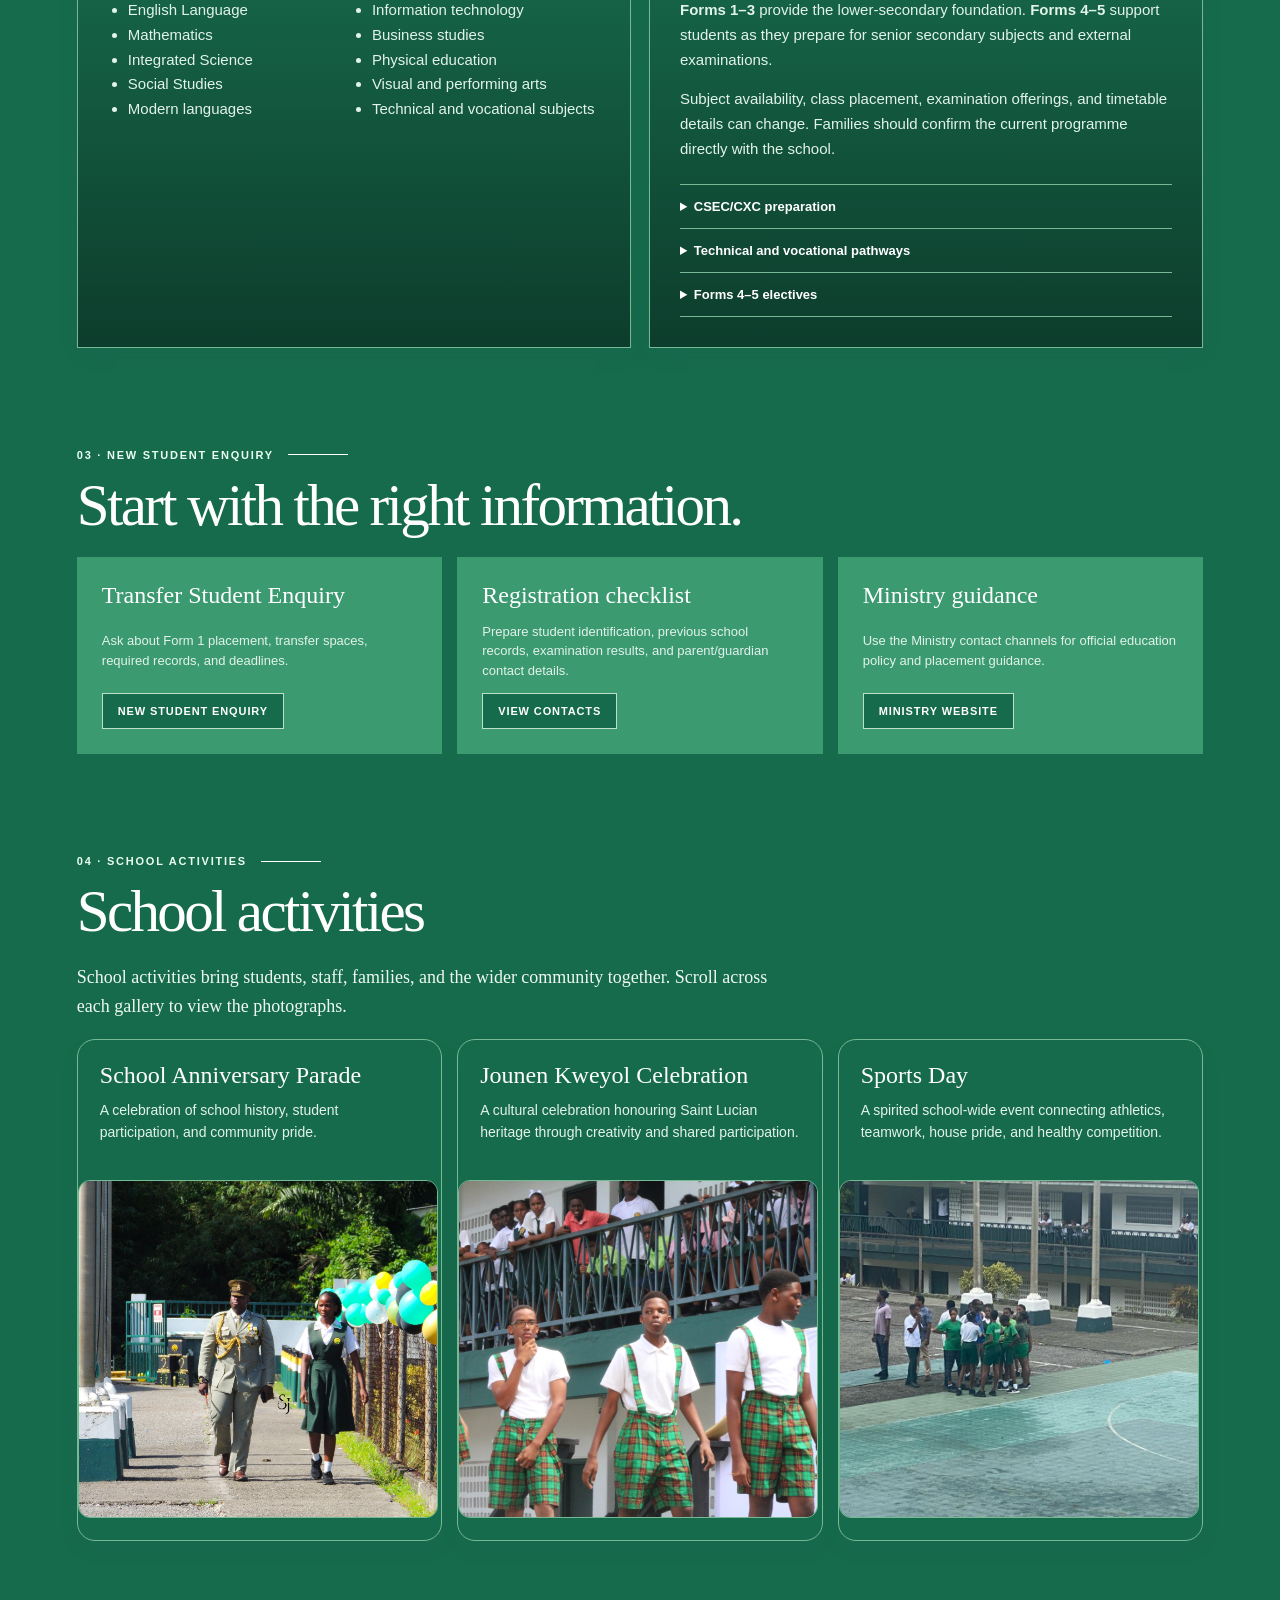
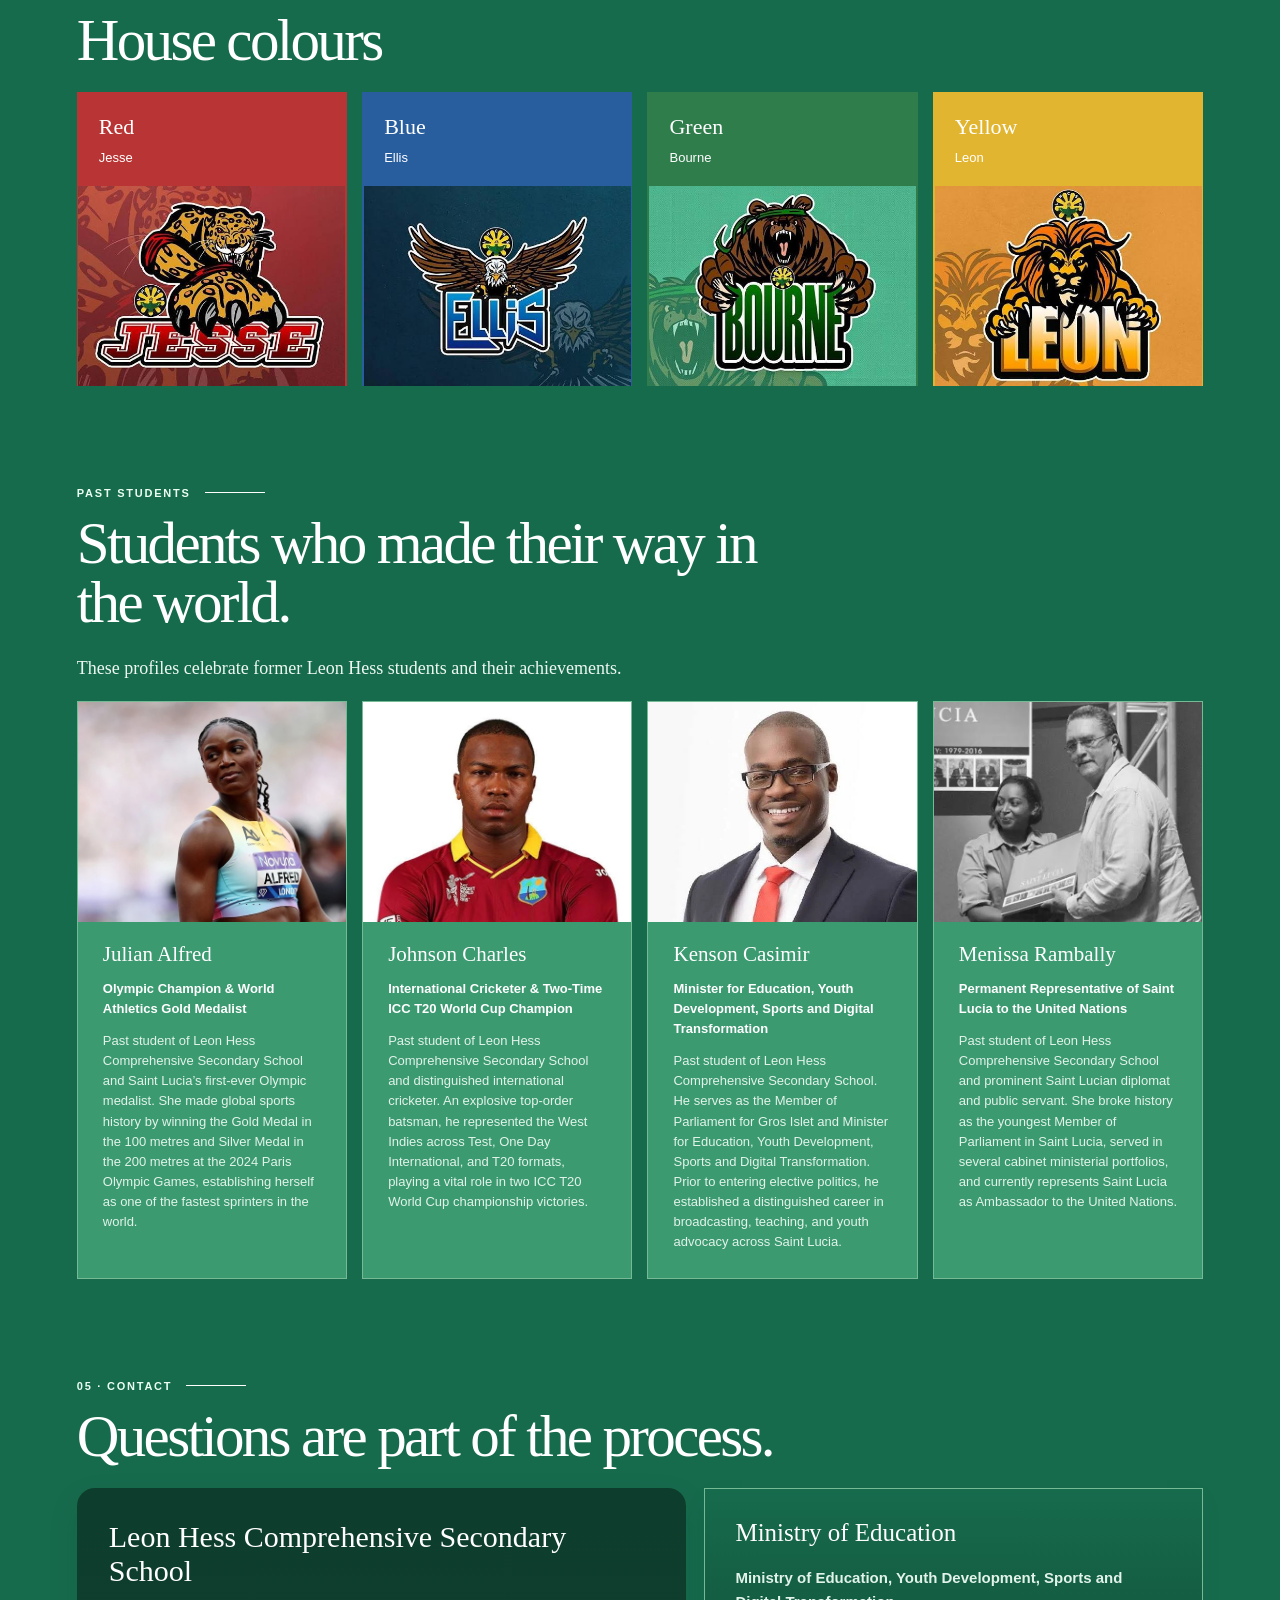
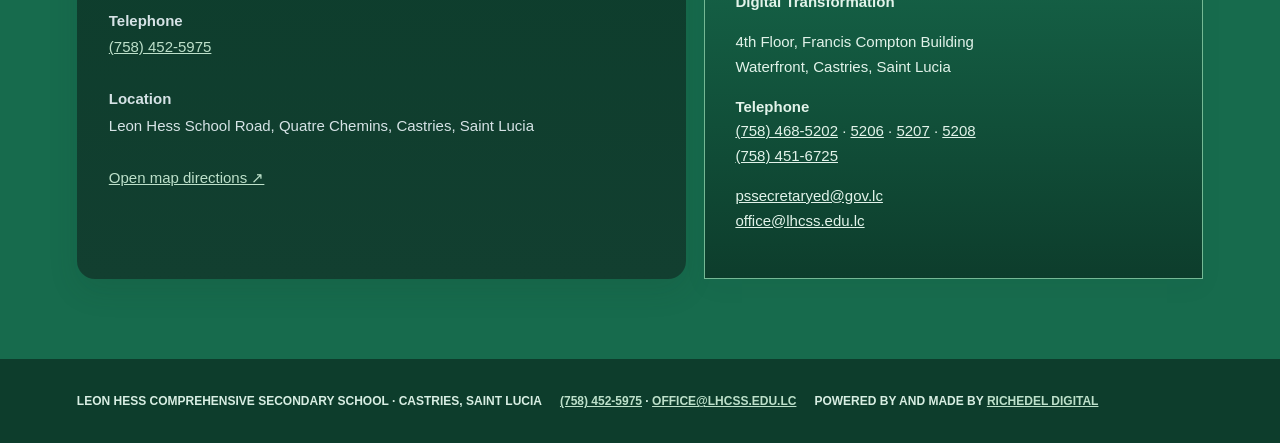
==== commit eefc9260: "Complete alumni profiles" ====
--- a/index.html
+++ b/index.html
@@ -39,7 +39,7 @@
 
     <section id="contact"><p class="section-label">05 · Contact</p><h2>Questions are part of the process.</h2><div class="contact"><div class="contact-card"><h3>Leon Hess Comprehensive Secondary School</h3><p><strong>Telephone</strong><br><a href="tel:+17584525975">(758) 452-5975</a><br><br><strong>Location</strong><br>Leon Hess School Road, Quatre Chemins, Castries, Saint Lucia<br><br><a href="https://www.google.com/maps/search/?api=1&query=Leon+Hess+Comprehensive+Secondary+School+Saint+Lucia" target="_blank" rel="noopener">Open map directions ↗</a></p></div><div class="panel"><h3>Ministry of Education</h3><p><strong>Ministry of Education, Youth Development, Sports and Digital Transformation</strong></p><p>4th Floor, Francis Compton Building<br>Waterfront, Castries, Saint Lucia</p><p><strong>Telephone</strong><br><a href="tel:+17584685202">(758) 468-5202</a> · <a href="tel:+17584685206">5206</a> · <a href="tel:+17584685207">5207</a> · <a href="tel:+17584685208">5208</a><br><a href="tel:+17584516725">(758) 451-6725</a></p><p><a href="mailto:pssecretaryed@gov.lc">pssecretaryed@gov.lc</a><br><a href="mailto:office@lhcss.edu.lc">office@lhcss.edu.lc</a></p></div></div></section>
     <section id="past-students"><p class="section-label">Past students</p><h2>Students who made their way in the world.</h2><p class="lead">This section celebrates former Leon Hess students and the paths they have taken beyond secondary school.</p><div class="past-students"><div class="past-student"><h3>Julian Alfred</h3></div><div class="past-student"><h3>Johnson Charles</h3></div><div class="past-student"><h3>Kenson Casimier</h3></div><div class="past-student"><h3>Menissa Rambally</h3></div></div></section>
-    <section id="past-student-profiles"><p class="section-label">Past students</p><h2>Students who made their way in the world.</h2><p class="lead">These profiles celebrate former Leon Hess students and their achievements.</p><div class="past-students"><article class="past-student"><img src="assets/julian-alfred.jpg" alt="Julian Alfred"><h3>Julian Alfred</h3><p>Saint Lucian sprinter and Olympic champion, recognised for major international achievements in the 100 metres and 200 metres.</p></article><article class="past-student"><img src="assets/johnson-charles.jpg" alt="Johnson Charles"><h3>Johnson Charles</h3><p>Saint Lucian international cricketer who represented the West Indies across Test, One Day International, and T20 cricket.</p></article><article class="past-student"><img src="assets/kenson-casimier.jpg" alt="Kenson Casimir"><h3>Kenson Casimir</h3><p class="alumni-title">Minister for Education, Youth Development, Sports and Digital Transformation</p><p>Past student of Leon Hess Comprehensive Secondary School. He serves as the Member of Parliament for Gros Islet and Minister for Education, Youth Development, Sports and Digital Transformation. Prior to entering elective politics, he established a distinguished career in broadcasting, teaching, and youth advocacy across Saint Lucia.</p></article><article class="past-student"><img src="assets/menissa-rambally.jpg" alt="Menissa Rambally"><h3>Menissa Rambally</h3><p class="alumni-title">Permanent Representative of Saint Lucia to the United Nations</p><p>Past student of Leon Hess Comprehensive Secondary School and prominent Saint Lucian diplomat and public servant. She broke history as the youngest Member of Parliament in Saint Lucia, served in several cabinet ministerial portfolios, and currently represents Saint Lucia as Ambassador to the United Nations.</p></article></div></section>
+    <section id="past-student-profiles"><p class="section-label">Past students</p><h2>Students who made their way in the world.</h2><p class="lead">These profiles celebrate former Leon Hess students and their achievements.</p><div class="past-students"><article class="past-student"><img src="assets/julian-alfred.jpg" alt="Julian Alfred"><h3>Julian Alfred</h3><p class="alumni-title">Olympic Champion &amp; World Athletics Gold Medalist</p><p>Past student of Leon Hess Comprehensive Secondary School and Saint Lucia’s first-ever Olympic medalist. She made global sports history by winning the Gold Medal in the 100 metres and Silver Medal in the 200 metres at the 2024 Paris Olympic Games, establishing herself as one of the fastest sprinters in the world.</p></article><article class="past-student"><img src="assets/johnson-charles.jpg" alt="Johnson Charles"><h3>Johnson Charles</h3><p class="alumni-title">International Cricketer &amp; Two-Time ICC T20 World Cup Champion</p><p>Past student of Leon Hess Comprehensive Secondary School and distinguished international cricketer. An explosive top-order batsman, he represented the West Indies across Test, One Day International, and T20 formats, playing a vital role in two ICC T20 World Cup championship victories.</p></article><article class="past-student"><img src="assets/kenson-casimier.jpg" alt="Kenson Casimir"><h3>Kenson Casimir</h3><p class="alumni-title">Minister for Education, Youth Development, Sports and Digital Transformation</p><p>Past student of Leon Hess Comprehensive Secondary School. He serves as the Member of Parliament for Gros Islet and Minister for Education, Youth Development, Sports and Digital Transformation. Prior to entering elective politics, he established a distinguished career in broadcasting, teaching, and youth advocacy across Saint Lucia.</p></article><article class="past-student"><img src="assets/menissa-rambally.jpg" alt="Menissa Rambally"><h3>Menissa Rambally</h3><p class="alumni-title">Permanent Representative of Saint Lucia to the United Nations</p><p>Past student of Leon Hess Comprehensive Secondary School and prominent Saint Lucian diplomat and public servant. She broke history as the youngest Member of Parliament in Saint Lucia, served in several cabinet ministerial portfolios, and currently represents Saint Lucia as Ambassador to the United Nations.</p></article></div></section>
   </main>
   <footer><span>LEON HESS COMPREHENSIVE SECONDARY SCHOOL · CASTRIES, SAINT LUCIA</span><span class="footer-contact"><a href="tel:+17584525975">(758) 452-5975</a> · <a href="mailto:office@lhcss.edu.lc">office@lhcss.edu.lc</a></span><span>POWERED BY AND MADE BY <a href="https://richedel-digital.pages.dev/" target="_blank" rel="noopener">RICHEDEL DIGITAL</a></span></footer>
   <script src="script.js"></script>
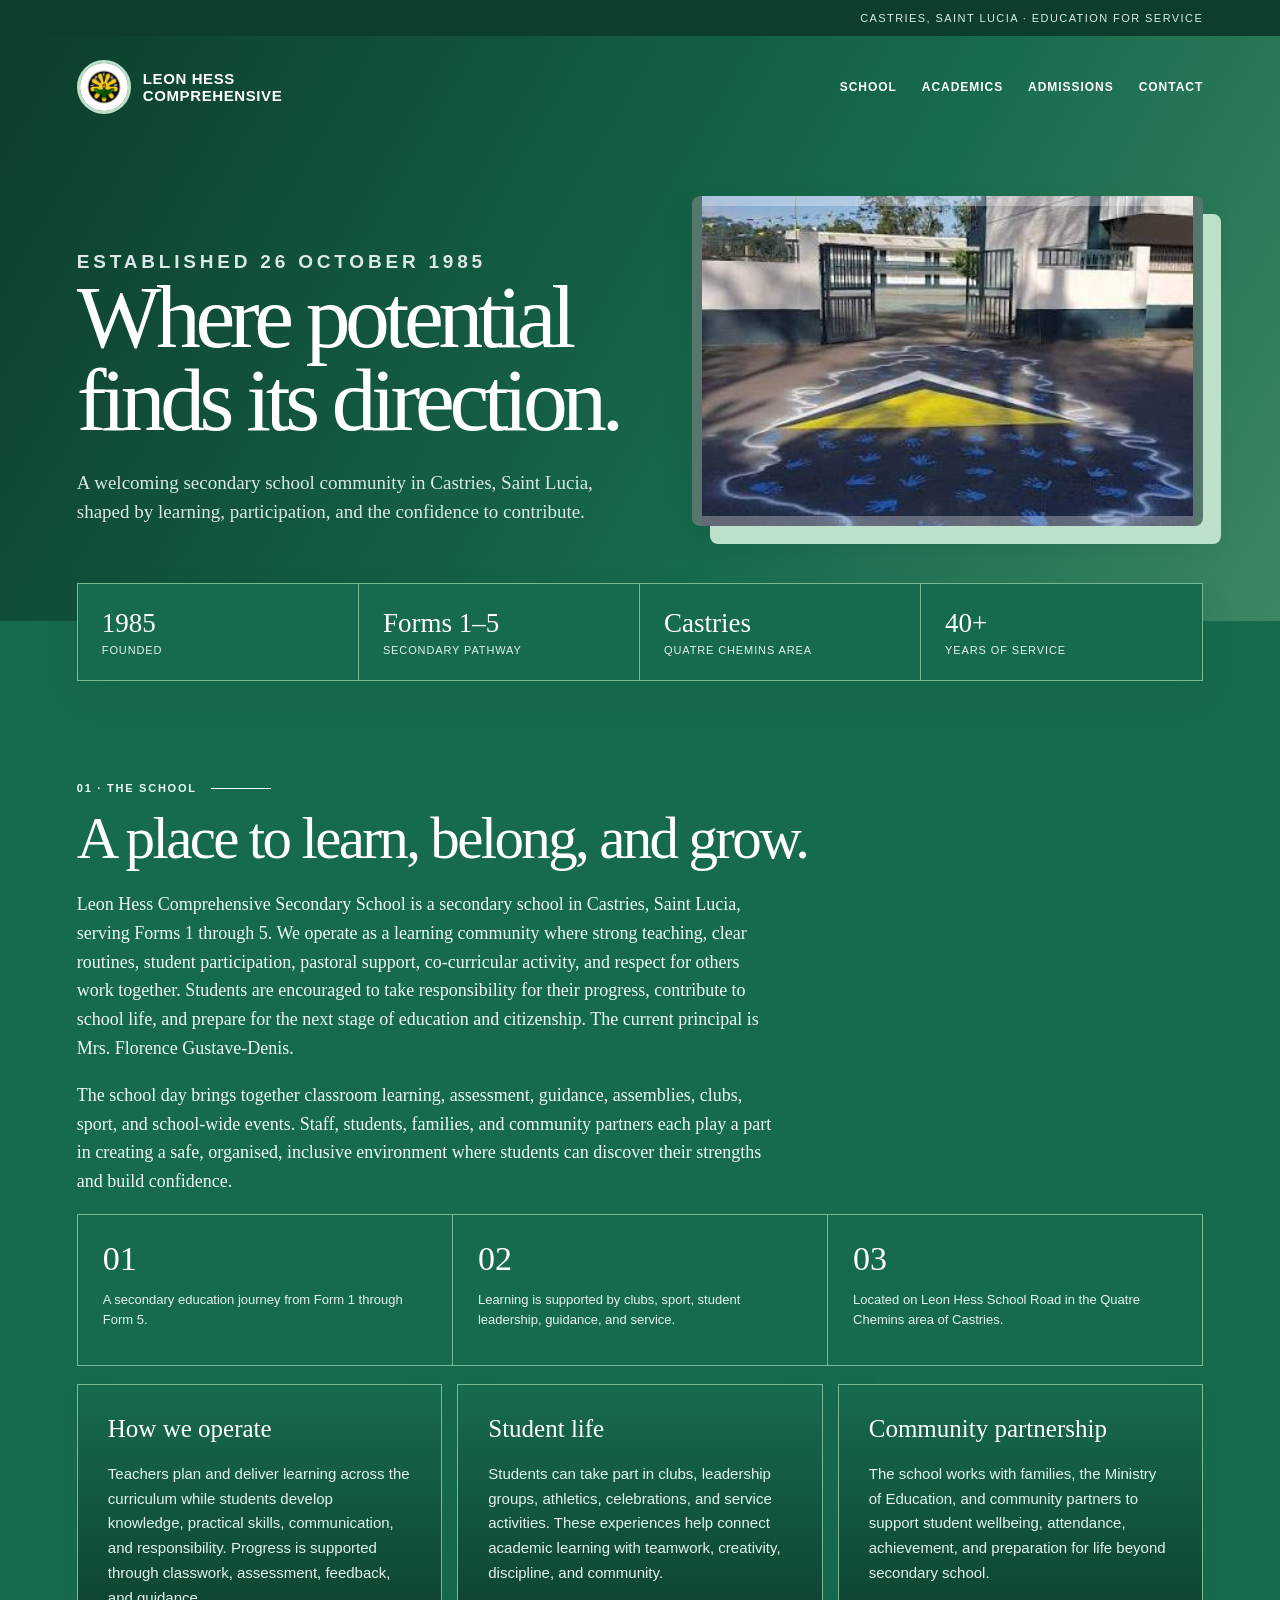
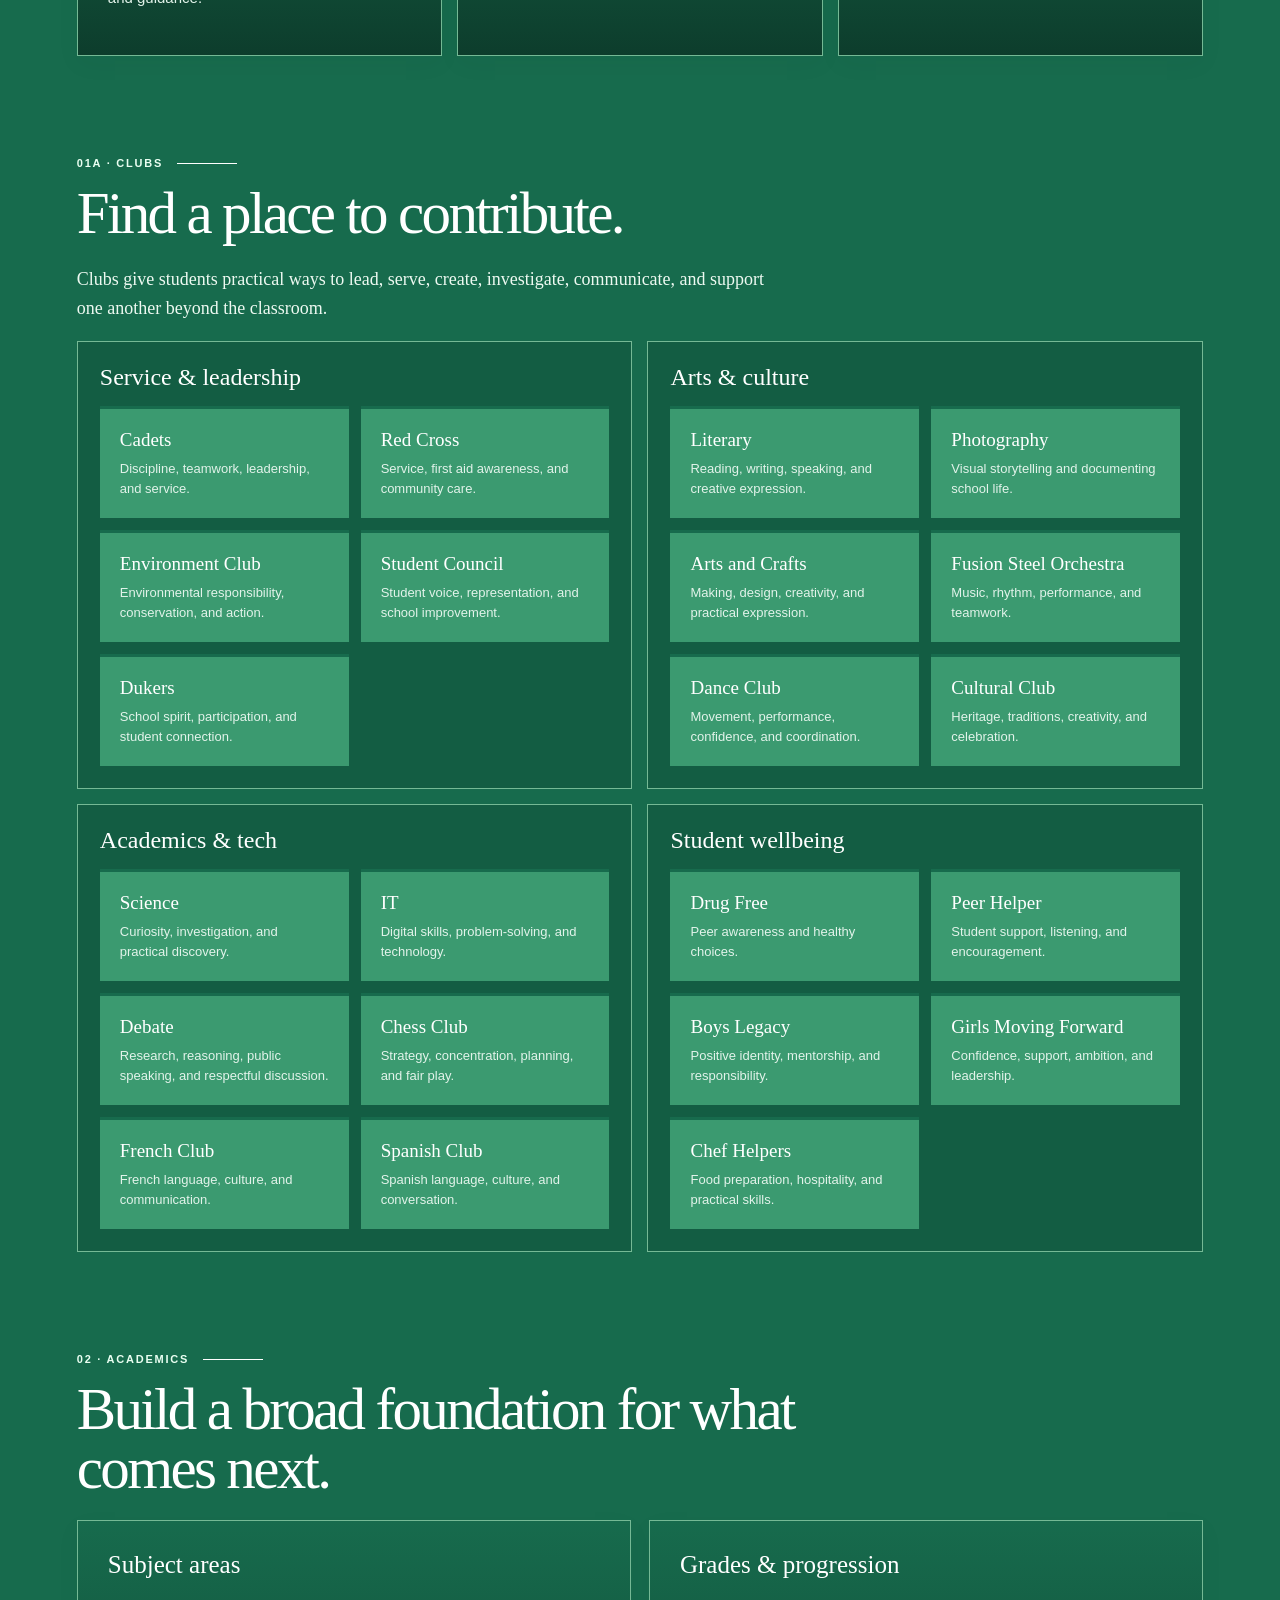
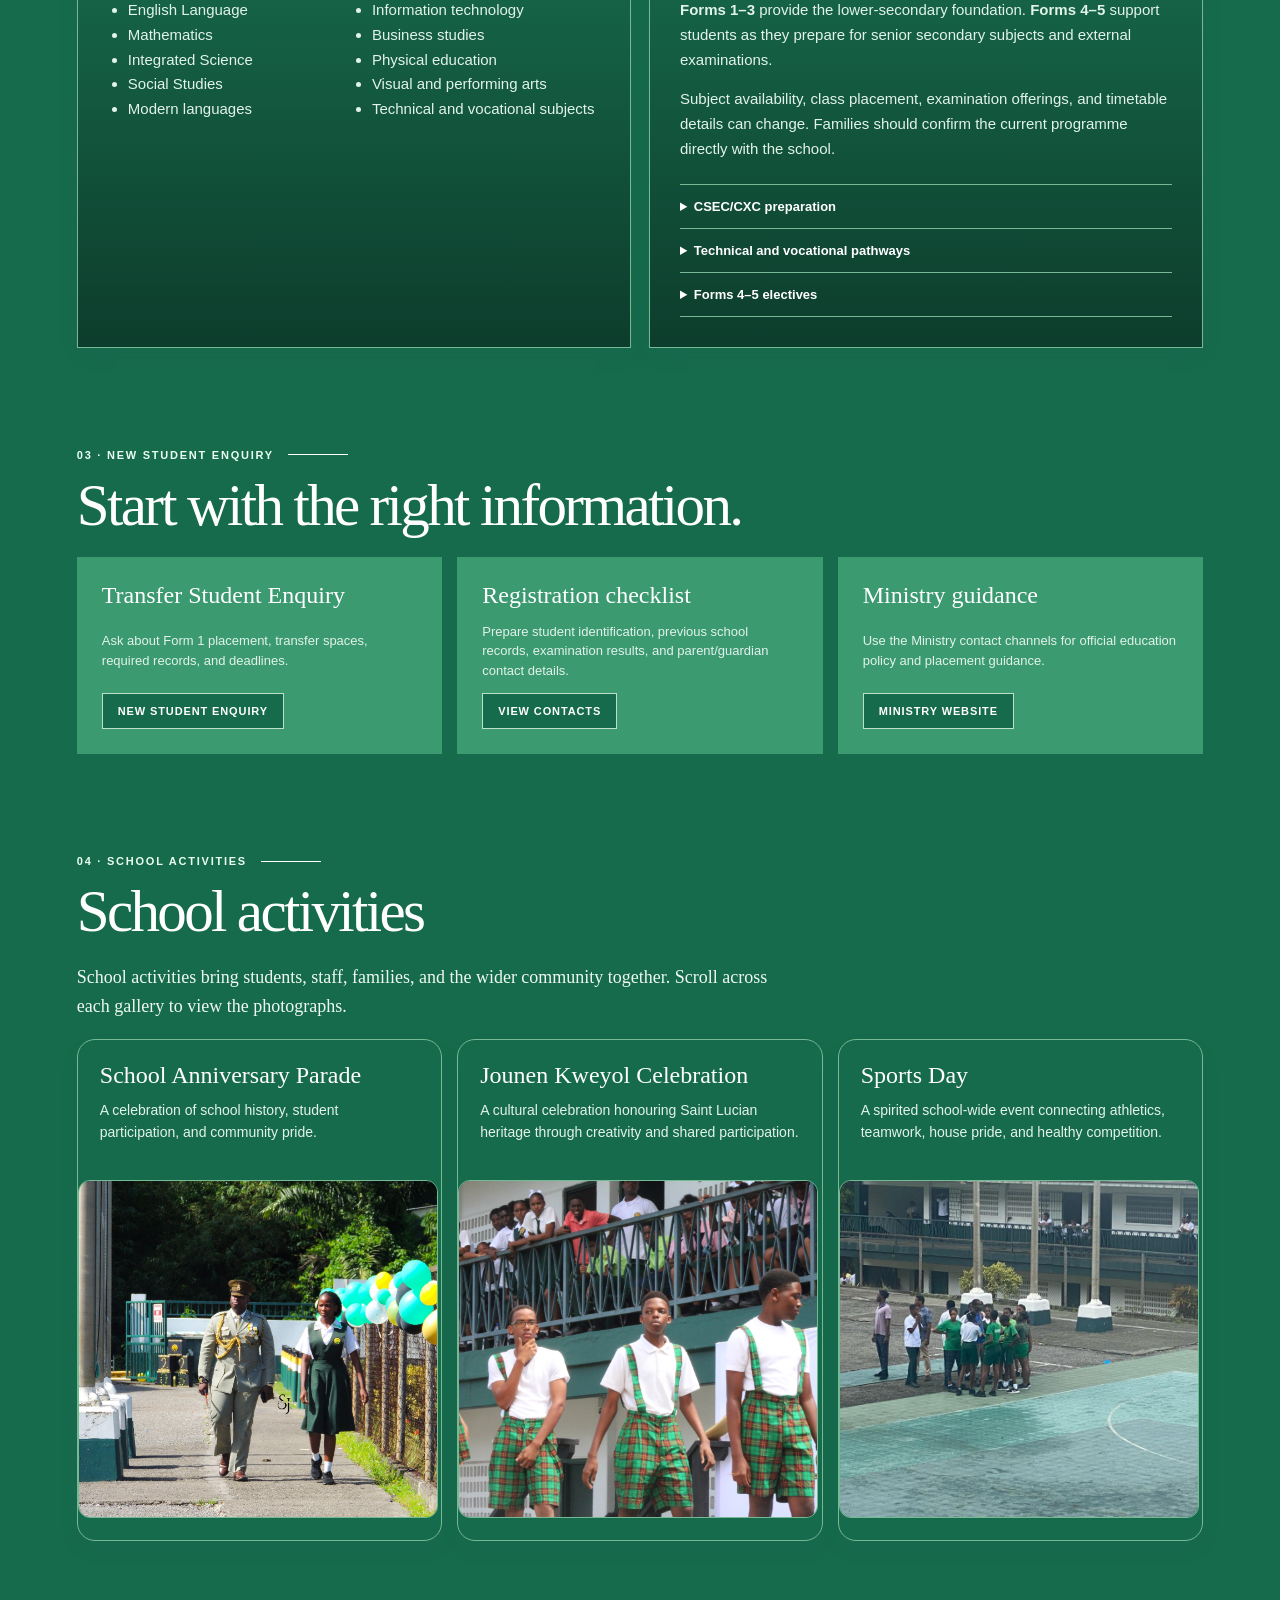
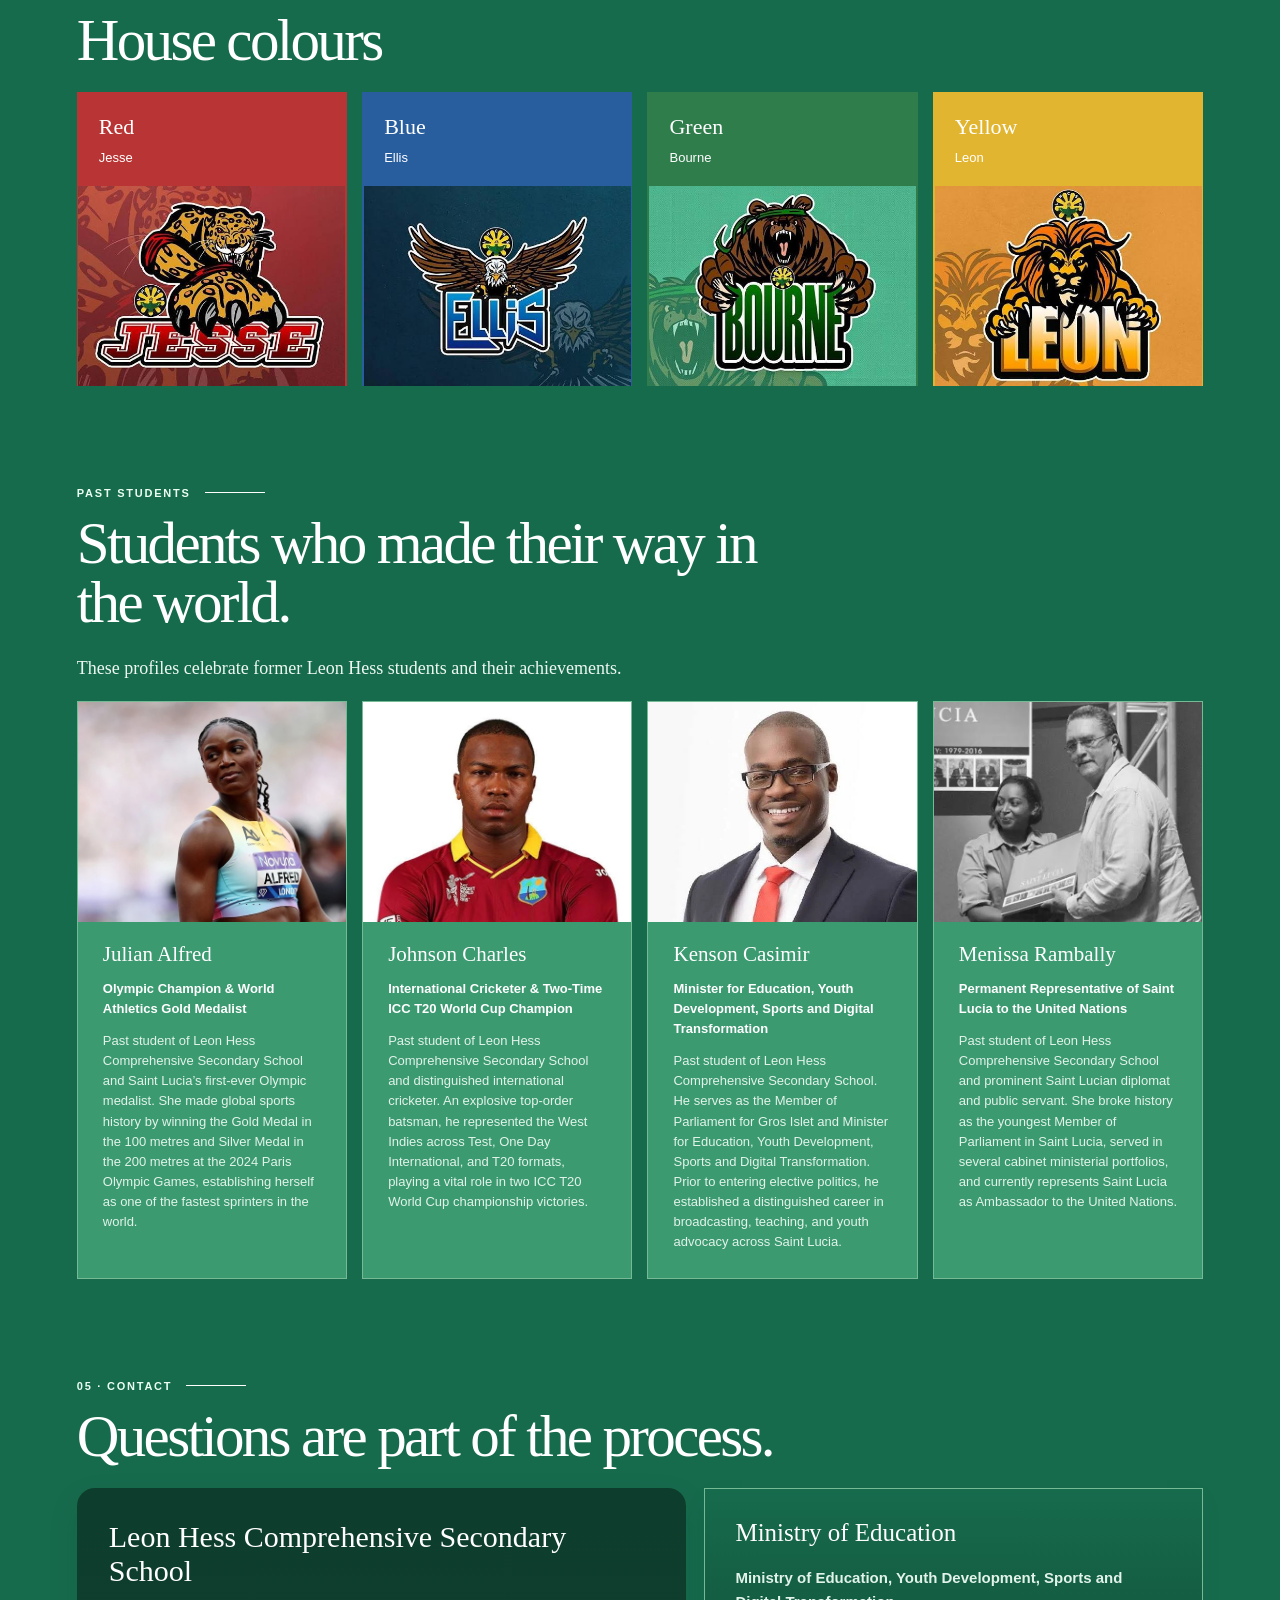
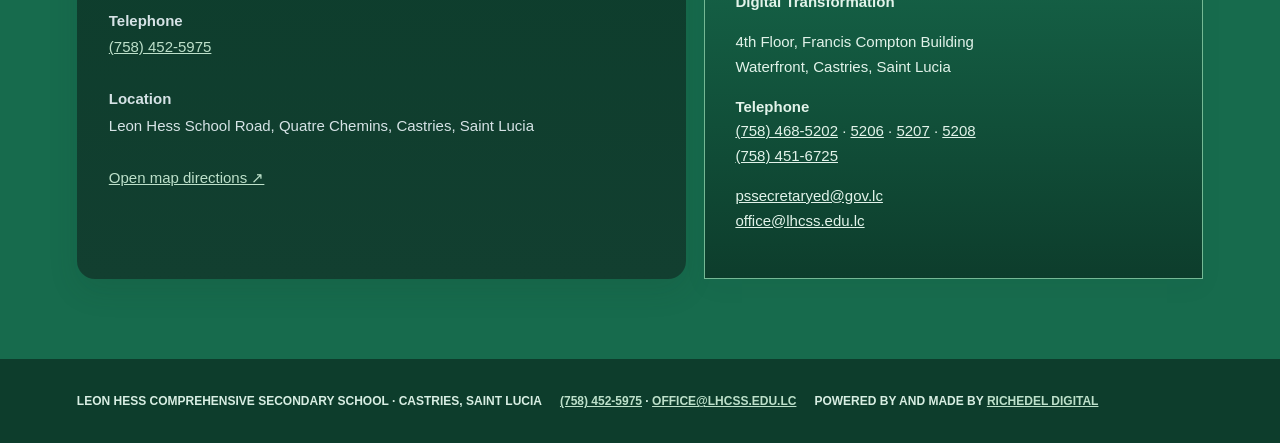
==== commit 8cb9b6bb: "Add school motto" ====
--- a/index.html
+++ b/index.html
@@ -13,7 +13,7 @@
   <link rel="stylesheet" href="style.css">
 </head>
 <body>
-  <div class="topbar">Castries, Saint Lucia · Learning for life</div>
+  <div class="topbar">Castries, Saint Lucia · Education for Service</div>
   <header>
     <nav>
       <a class="brand" href="#top"><img class="crest" src="assets/LHCSS-crest.jpg" alt="Leon Hess Comprehensive Secondary School crest"><span>Leon Hess<br>Comprehensive</span></a>
